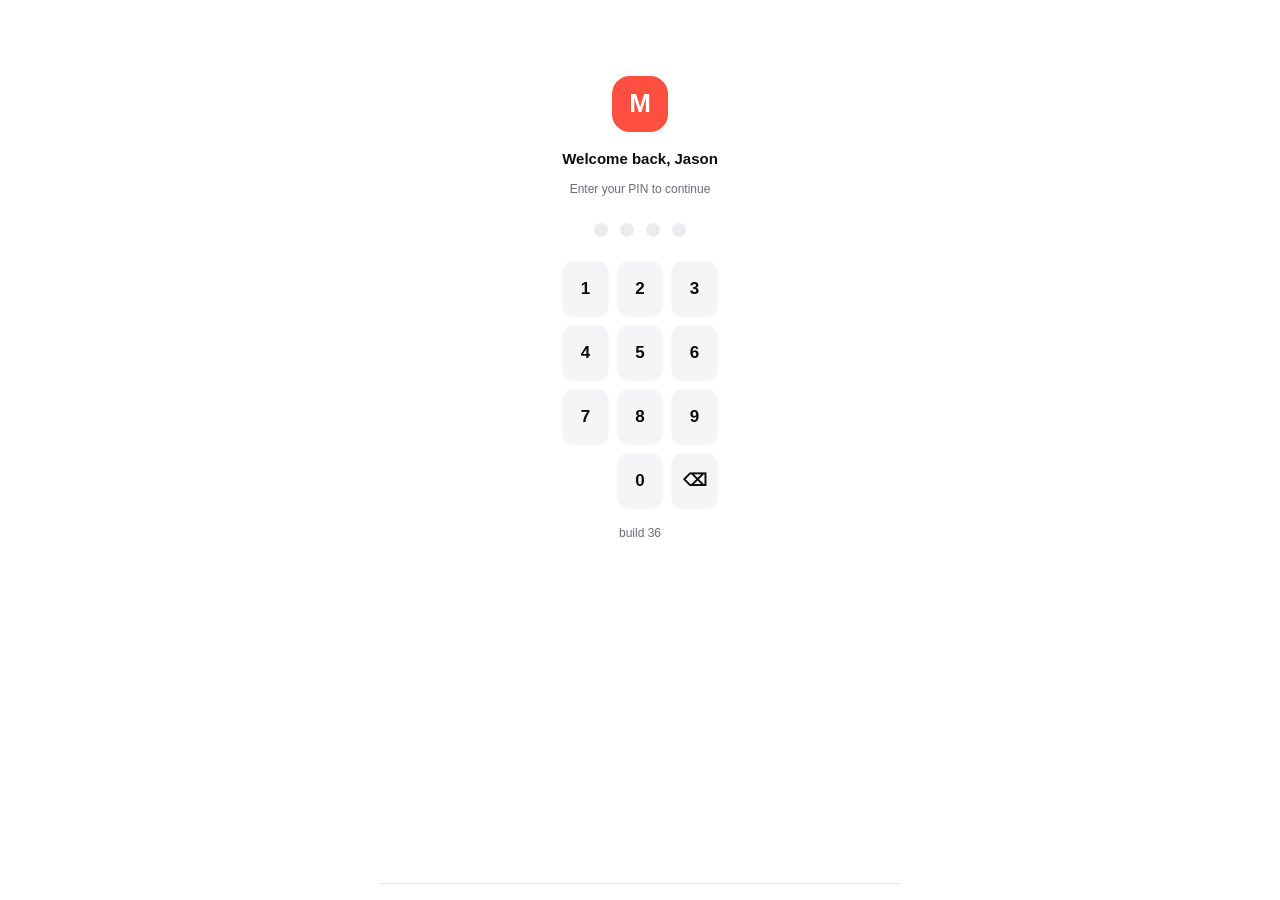
==== index.html @ 9c6a2372 "Update Content Security Policy and version numbers" ====
<!doctype html>
<html lang="en-GB">
<head>
<meta charset="utf-8">
<meta name="viewport" content="width=device-width,initial-scale=1,viewport-fit=cover,maximum-scale=1">
<meta name="color-scheme" content="light dark">
<meta name="theme-color" content="#ff4f40">
<meta name="apple-mobile-web-app-capable" content="yes">
<meta name="apple-mobile-web-app-status-bar-style" content="black-translucent">
<meta http-equiv="Content-Security-Policy" content="default-src 'self'; img-src 'self' data: blob: https://logo.clearbit.com https://icon.horse https://favicone.com https://www.google.com https://*.gstatic.com https://icons.duckduckgo.com; connect-src 'self' https://logo.clearbit.com https://icon.horse https://favicone.com https://www.google.com https://*.gstatic.com https://icons.duckduckgo.com; style-src 'self' 'unsafe-inline' https://fonts.googleapis.com; script-src 'self'; font-src 'self' data: https://fonts.gstatic.com; manifest-src 'self'; worker-src 'self'">
<title>Monzo</title>
<link rel="preconnect" href="https://fonts.googleapis.com">
<link rel="preconnect" href="https://fonts.gstatic.com" crossorigin>
<link rel="stylesheet" href="https://fonts.googleapis.com/css2?family=Plus+Jakarta+Sans:wght@400;500;600;700;800&display=swap">
<link rel="manifest" href="manifest.webmanifest">
<link rel="apple-touch-icon" href="icon-192.png">
<link rel="stylesheet" href="styles.css?v=37">
</head>
<body>
<div id="app">
  <main id="view" aria-live="polite"></main>
  <nav id="tabbar" class="tabbar" aria-label="Primary"></nav>
  <div id="sheets" class="sheets"></div>
  <div id="toasts" class="toasts" aria-live="assertive"></div>
</div>
<script type="module" src="boot.js?v=37"></script>
</body>
</html>
---- styles.css ----
:root{
  --s1:4px; --s2:8px; --s3:12px; --s4:16px; --s5:24px; --s6:32px;
  --t1:11px; --t2:12px; --t3:13px; --t4:15px; --t5:17px; --t6:22px; --t7:30px;
  --d1:8px; --d2:12px; --d3:18px; --d4:26px;
  --z-bar:40; --z-sheet:60; --z-toast:80;
  --coral:#ff4f40; --coral-dk:#e03a2c; --coral-lt:#ff7a6d;
  --ink:#0d0d0f; --ink-2:#3c3c43; --ink-3:#6b6b76; --ink-4:#9b9ba4;
  --bg:#ffffff; --bg-2:#f5f5f7; --bg-3:#ececf0;
  --line:#e4e4e9;
  --green:#12a150; --red:#d92d20; --amber:#b25e00; --blue:#1f6feb;
  --nav-h:64px; --safe-b:env(safe-area-inset-bottom,0px); --safe-t:env(safe-area-inset-top,0px);
  --r-card:18px;
  color-scheme:light;
}
html[data-theme="dark"]{
  --ink:#f2f2f5; --ink-2:#c9c9d1; --ink-3:#9a9aa5; --ink-4:#6d6d78;
  --bg:#0f1116; --bg-2:#1a1d24; --bg-3:#262a33;
  --line:#2b2f38;
  color-scheme:dark;
}
*{box-sizing:border-box;-webkit-tap-highlight-color:transparent}
html,body{margin:0;padding:0;height:100%}
html{background:#fff}
html[data-theme="dark"]{background:#0f1116}
body{
  font-family:-apple-system,BlinkMacSystemFont,"Segoe UI",Roboto,sans-serif;
  background:var(--bg);color:var(--ink);
  font-size:var(--t4);line-height:1.45;
  overscroll-behavior-y:none;
}
button{font:inherit;color:inherit;background:none;border:0;padding:0;cursor:pointer}
input,select,textarea{font:inherit;color:inherit}
#app{min-height:100%;display:flex;flex-direction:column}
#view{flex:1;min-height:100vh;padding-bottom:calc(var(--nav-h) + var(--safe-b) + var(--s4))}
.screen{min-height:100%;display:flex;flex-direction:column;animation:fade .18s ease}
@keyframes fade{from{opacity:0;transform:translateY(4px)}to{opacity:1;transform:none}}

.hdr{
  position:sticky;top:0;z-index:30;display:flex;align-items:center;gap:var(--s3);
  padding:calc(var(--safe-t) + var(--s3)) var(--s4) var(--s3);
  background:var(--bg);
  backdrop-filter:saturate(180%) blur(18px);
  border-bottom:1px solid var(--line);
}
.hdr__title{font-size:var(--t5);font-weight:700;letter-spacing:-.2px;flex:1;min-width:0;
  overflow:hidden;text-overflow:ellipsis;white-space:nowrap}
.hdr__btn{width:36px;height:36px;border-radius:50%;display:grid;place-items:center;
  background:var(--bg-2);flex:none}
.hdr__btn:active{background:var(--bg-3)}
.hdr__btn svg{width:18px;height:18px}
.screen__body{padding:var(--s4);display:flex;flex-direction:column;gap:var(--s4)}
.screen__body--flush{padding:0;gap:0}

.tabbar{
  position:fixed;left:0;right:0;bottom:0;z-index:var(--z-bar);
  display:grid;grid-template-columns:repeat(5,1fr);
  padding:var(--s2) var(--s1) calc(var(--s2) + var(--safe-b));
  background:var(--bg);
  backdrop-filter:saturate(180%) blur(20px);
  border-top:1px solid var(--line);
}
.tab{display:flex;flex-direction:column;align-items:center;gap:3px;
  padding:var(--s1) 0;color:var(--ink-3);font-size:var(--t1);font-weight:600}
.tab svg{width:23px;height:23px}
.tab[aria-current="page"]{color:var(--coral)}
.tab:active{opacity:.6}

.btn{display:inline-flex;align-items:center;justify-content:center;gap:var(--s2);
  min-height:48px;padding:0 var(--s5);border-radius:var(--d3);
  font-weight:700;font-size:var(--t4);background:var(--bg-2)}
.btn:active{transform:scale(.985)}
.btn--primary{background:var(--coral);color:#fff}
.btn--dark{background:var(--ink);color:var(--bg)}
.btn--ghost{background:transparent;border:1.5px solid var(--line)}
.btn--danger{background:var(--red);color:#fff}
.btn--block{width:100%}
.btn--sm{min-height:38px;padding:0 var(--s4);font-size:var(--t3);border-radius:var(--d2)}
.btn[disabled]{opacity:.45;pointer-events:none}

.card{background:var(--bg-2);border-radius:var(--r-card);padding:var(--s4)}
.card--flat{background:transparent;border:1.5px solid var(--line)}
.card--pad0{padding:0;overflow:hidden}
.stack{display:flex;flex-direction:column;gap:var(--s2)}
.row{display:flex;align-items:center;gap:var(--s3);width:100%;text-align:left;
  padding:var(--s3) 0}
.row__main{flex:1;min-width:0}
.row__t{font-weight:600;font-size:var(--t4);overflow:hidden;text-overflow:ellipsis;white-space:nowrap}
.row__s{font-size:var(--t3);color:var(--ink-3);overflow:hidden;text-overflow:ellipsis;white-space:nowrap}
.row__v{font-weight:700;font-variant-numeric:tabular-nums;flex:none}
.row__chev{width:16px;height:16px;color:var(--ink-4);flex:none}
.list{background:var(--bg);border-radius:var(--r-card);overflow:hidden}
.list--boxed{background:var(--bg-2)}
.list .row{padding:var(--s3) var(--s4);border-bottom:1px solid var(--line)}
.list .row:last-child{border-bottom:0}
.sect{margin:var(--s4) var(--s4) var(--s2);font-size:var(--t2);font-weight:700;
  letter-spacing:.4px;text-transform:uppercase;color:var(--ink-3)}

.avatar{width:36px;height:36px;border-radius:50%;display:grid;place-items:center;
  background:var(--coral);color:#fff;font-weight:700;font-size:var(--t3);flex:none}
.tile{width:42px;height:42px;border-radius:var(--d2);display:grid;place-items:center;
  overflow:hidden;flex:none;position:relative;background:var(--bg-3)}
.tile__img{width:100%;height:100%;object-fit:contain;padding:5px;background:#fff}
.tile__ini{font-weight:800;font-size:var(--t3);letter-spacing:-.4px;color:#fff}

.pos{color:var(--green)} .neg{color:var(--ink)}
.money{font-variant-numeric:tabular-nums}

.balance{font-size:var(--t7);font-weight:800;letter-spacing:-1.2px;
  font-variant-numeric:tabular-nums}
.balance__lbl{font-size:var(--t3);color:var(--ink-3);font-weight:600}

.cardart{
  position:relative;border-radius:var(--r-card);overflow:hidden;
  aspect-ratio:1.586/1;width:100%;
  background:linear-gradient(145deg,#ff6a5b 0%,var(--coral) 42%,var(--coral-dk) 100%);
  box-shadow:0 14px 32px -14px rgba(224,58,44,.7),0 2px 0 rgba(255,255,255,.35) inset;
  padding:var(--s4);display:flex;flex-direction:column;justify-content:space-between;
  color:#fff;text-align:left;user-select:none;
}
.cardart:active{transform:scale(.992)}
.cardart::after{
  content:"";position:absolute;inset:0;
  background:radial-gradient(120% 80% at 85% 0%,rgba(255,255,255,.35),transparent 60%);
  pointer-events:none;
}
.cardart__top{display:flex;align-items:flex-start;justify-content:space-between}
.cardart__chip{
  width:34px;height:26px;border-radius:6px;
  background:linear-gradient(150deg,#f6e6b4,#d8b96a 45%,#a98a3e);
  box-shadow:inset 0 0 0 1px rgba(0,0,0,.15);
  position:relative;
}
.cardart__chip::before,.cardart__chip::after{
  content:"";position:absolute;left:6px;right:6px;height:1px;background:rgba(0,0,0,.28);
}
.cardart__chip::before{top:9px} .cardart__chip::after{top:15px}
.cardart__brand{font-weight:800;font-size:var(--t5);letter-spacing:-.4px;
  text-shadow:0 1px 0 rgba(0,0,0,.18)}
.cardart__num{
  font-size:var(--t5);font-weight:700;letter-spacing:2.5px;
  font-variant-numeric:tabular-nums;
  text-shadow:0 1px 1px rgba(0,0,0,.28),0 -1px 0 rgba(255,255,255,.35);
}
.cardart__row{display:flex;align-items:flex-end;justify-content:space-between;
  font-size:var(--t2);font-weight:700;letter-spacing:1px;
  text-shadow:0 1px 0 rgba(0,0,0,.2)}
.cardart__dots{display:flex}
.cardart__dots i{width:17px;height:17px;border-radius:50%;background:#fff;opacity:.9;
  display:block;margin-left:-7px}

.ringwrap{display:flex;align-items:center;gap:var(--s4)}
.ring{width:78px;height:78px;flex:none;transform:rotate(-90deg)}
.ring__bg{stroke:var(--bg-3)}
.ring__fg{stroke:var(--coral);stroke-linecap:round;transition:stroke-dashoffset .5s ease}
.ringwrap__main{flex:1;min-width:0}
.ringwrap__v{font-size:var(--t6);font-weight:800;letter-spacing:-.8px;
  font-variant-numeric:tabular-nums}
.ringwrap__l{font-size:var(--t3);color:var(--ink-3);font-weight:600}

.carousel{display:flex;gap:var(--s3);overflow-x:auto;padding:0 var(--s4) var(--s2);
  scroll-snap-type:x mandatory;scrollbar-width:none}
.carousel::-webkit-scrollbar{display:none}
.pcard{scroll-snap-align:start;flex:none;width:132px;border-radius:var(--r-card);
  padding:var(--s3);background:var(--bg-2);display:flex;flex-direction:column;
  gap:var(--s2);min-height:118px;text-align:left}
.pcard:active{background:var(--bg-3)}
.pcard__ico{width:32px;height:32px;border-radius:var(--d1);display:grid;place-items:center;
  font-size:var(--t5)}
.pcard__n{font-weight:700;font-size:var(--t3);line-height:1.25}
.pcard__v{font-size:var(--t4);font-weight:800;font-variant-numeric:tabular-nums;margin-top:auto}
.pcard--new{align-items:center;justify-content:center;border:1.5px dashed var(--line);
  background:transparent;text-align:center;color:var(--ink-3);font-weight:700;font-size:var(--t3)}
.pbar{height:5px;border-radius:3px;background:var(--bg-3);overflow:hidden}
.pbar__f{height:100%;background:var(--coral);border-radius:3px}

.act{display:flex;align-items:center;gap:var(--s3);padding:var(--s3) var(--s4);width:100%;text-align:left}
.act:active{background:var(--bg-2)}
.act__main{flex:1;min-width:0}
.act__t{font-weight:600;overflow:hidden;text-overflow:ellipsis;white-space:nowrap}
.act__s{font-size:var(--t2);color:var(--ink-3);overflow:hidden;text-overflow:ellipsis;white-space:nowrap}
.act__v{font-weight:700;font-variant-numeric:tabular-nums;flex:none}
.daysep{padding:var(--s3) var(--s4) var(--s1);font-size:var(--t2);font-weight:700;
  color:var(--ink-3);text-transform:uppercase;letter-spacing:.4px;background:var(--bg-2)}

.sheets{position:fixed;inset:0;z-index:var(--z-sheet);pointer-events:none}
.sheet{position:absolute;inset:0;pointer-events:auto;display:flex;flex-direction:column;
  justify-content:flex-end}
.sheet__scrim{position:absolute;inset:0;background:rgba(0,0,0,.42);
  animation:fade .2s ease}
.sheet__panel{
  position:relative;background:var(--bg);border-radius:var(--d4) var(--d4) 0 0;
  max-height:88vh;display:flex;flex-direction:column;
  padding-bottom:calc(var(--s5) + var(--safe-b));
  animation:up .26s cubic-bezier(.2,.9,.25,1);
}
@keyframes up{from{transform:translateY(100%)}to{transform:none}}
.sheet__grab{width:38px;height:4px;border-radius:2px;background:var(--bg-3);
  margin:var(--s2) auto var(--s1)}
.sheet__hdr{display:flex;align-items:center;gap:var(--s3);padding:var(--s2) var(--s4) var(--s3)}
.sheet__title{font-size:var(--t5);font-weight:800;flex:1;letter-spacing:-.3px}
.sheet__x{width:32px;height:32px;border-radius:50%;background:var(--bg-2);
  display:grid;place-items:center;flex:none}
.sheet__body{padding:0 var(--s4) var(--s4);overflow-y:auto;display:flex;
  flex-direction:column;gap:var(--s4)}
.sheet__foot{padding:var(--s3) var(--s4) 0;display:flex;flex-direction:column;gap:var(--s2)}

.field{display:flex;flex-direction:column;gap:6px}
.field__l{font-size:var(--t2);font-weight:700;color:var(--ink-3);
  text-transform:uppercase;letter-spacing:.4px}
.input{width:100%;min-height:48px;padding:0 var(--s4);border-radius:var(--d2);
  border:1.5px solid var(--line);background:var(--bg);color:var(--ink)}
.input:focus{outline:none;border-color:var(--coral)}
textarea.input{padding:var(--s3) var(--s4);min-height:88px;resize:vertical}
.select{appearance:none;background-image:none}
.seg{display:flex;background:var(--bg-2);border-radius:var(--d2);padding:3px;gap:3px}
.seg__b{flex:1;min-height:40px;border-radius:var(--d1);font-weight:700;font-size:var(--t3)}
.seg__b[aria-pressed="true"]{background:var(--bg);box-shadow:0 1px 3px rgba(0,0,0,.12)}
.switch{width:50px;height:30px;border-radius:15px;background:var(--bg-3);
  position:relative;flex:none;transition:background .18s}
.switch::after{content:"";position:absolute;top:3px;left:3px;width:24px;height:24px;
  border-radius:50%;background:#fff;box-shadow:0 1px 3px rgba(0,0,0,.3);
  transition:transform .18s}
.switch[aria-checked="true"]{background:var(--green)}
.switch[aria-checked="true"]::after{transform:translateX(20px)}

.toasts{position:fixed;left:var(--s4);right:var(--s4);bottom:calc(var(--nav-h) + var(--safe-b) + var(--s4));
  z-index:var(--z-toast);display:flex;flex-direction:column;gap:var(--s2);pointer-events:none}
.toast{background:var(--ink);color:var(--bg);padding:var(--s3) var(--s4);border-radius:var(--d2);
  font-size:var(--t3);font-weight:600;box-shadow:0 8px 24px -8px rgba(0,0,0,.5);
  display:flex;align-items:center;gap:var(--s3);animation:up .22s ease;pointer-events:auto}
.toast__act{margin-left:auto;color:var(--coral-lt);font-weight:800;flex:none}

.empty{padding:var(--s6) var(--s4);text-align:center;color:var(--ink-3)}
.empty__t{font-weight:700;color:var(--ink);margin-bottom:var(--s1)}
.pill{display:inline-flex;align-items:center;gap:5px;padding:4px 10px;border-radius:999px;
  font-size:var(--t1);font-weight:800;background:var(--bg-3);letter-spacing:.3px}
.pill--coral{background:#ffe9e6;color:var(--coral-dk)}
.pill--green{background:#e3f8ec;color:#0b7a3c}
.hint{font-size:var(--t2);color:var(--ink-3)}
.divider{height:1px;background:var(--line);margin:var(--s2) 0}
.grow{flex:1}
.center{display:grid;place-items:center;min-height:70vh;padding:var(--s5);text-align:center}
.logo{width:56px;height:56px;border-radius:var(--d3);background:var(--coral);
  color:#fff;display:grid;place-items:center;font-weight:900;font-size:26px;margin:0 auto var(--s4)}
.pin{display:flex;gap:var(--s3);justify-content:center;margin:var(--s5) 0}
.pin__d{width:14px;height:14px;border-radius:50%;background:var(--bg-3)}
.pin__d--on{background:var(--ink)}
.keypad{display:grid;grid-template-columns:repeat(3,1fr);gap:var(--s2)}
.key{min-height:56px;border-radius:var(--d2);background:var(--bg-2);font-size:var(--t5);
  font-weight:700}
.key:active{background:var(--bg-3)}
.skel{background:linear-gradient(90deg,var(--bg-2),var(--bg-3),var(--bg-2));
  background-size:200% 100%;animation:shim 1.1s linear infinite;border-radius:var(--d1)}
@keyframes shim{to{background-position:-200% 0}}
.errbox{font-family:ui-monospace,SFMono-Regular,Menlo,monospace;font-size:11px;
  white-space:pre-wrap;word-break:break-word;text-align:left;background:var(--bg-2);
  padding:var(--s3);border-radius:var(--d1);max-height:220px;overflow:auto;width:100%;
  border:1px solid var(--line);margin:12px 0 0}
.mono{font-family:ui-monospace,SFMono-Regular,Menlo,monospace;font-size:11px;word-break:break-all}

@media (prefers-reduced-motion:reduce){
  *{animation-duration:.01ms!important;transition-duration:.01ms!important}
}

@media (min-width:520px){
  #view{max-width:520px;margin:0 auto;width:100%}
  .tabbar{max-width:520px;margin:0 auto}
  .sheets .sheet__panel{max-width:520px;margin:0 auto;width:100%}
}
.acctsw{display:flex;gap:var(--s2);padding:0 var(--s4);overflow-x:auto;scrollbar-width:none}
.acctsw::-webkit-scrollbar{display:none}
.acctsw__b{flex:none;display:flex;flex-direction:column;gap:2px;align-items:flex-start;
  padding:var(--s2) var(--s3);border-radius:var(--d2);background:var(--bg-2);
  border:1.5px solid transparent;text-align:left}
.acctsw__b[aria-pressed="true"]{border-color:var(--coral);background:var(--bg)}
.acctsw__n{font-size:var(--t1);font-weight:800;letter-spacing:.3px;
  text-transform:uppercase;color:var(--ink-3)}
.acctsw__b[aria-pressed="true"] .acctsw__n{color:var(--coral)}
.acctsw__v{font-size:var(--t3);font-weight:800;font-variant-numeric:tabular-nums}
.tgt{flex:none;display:inline-flex;align-items:center;gap:4px;padding:3px 8px;
  border-radius:999px;background:var(--bg-3);font-size:var(--t1);font-weight:800;
  letter-spacing:.2px;color:var(--ink-3)}
.tgt--on{background:#ffe9e6;color:var(--coral-dk)}
.catrow{display:flex;align-items:center;gap:var(--s3);padding:var(--s3) var(--s4);
  border-bottom:1px solid var(--line)}
.catrow:last-child{border-bottom:0}
.catrow__main{flex:1;min-width:0;text-align:left}
.catrow__amt{flex:none;text-align:right;display:flex;flex-direction:column;
  align-items:flex-end;gap:4px}
.catrow__v{font-weight:700;font-variant-numeric:tabular-nums}
.catrow__chev{width:16px;height:16px;color:var(--ink-4);flex:none}
.budgetleft{font-size:var(--t3);font-weight:700;color:var(--green)}
.budgetover{color:var(--red)}
.led{display:flex;align-items:center;gap:var(--s3);padding:var(--s3) var(--s4);
  border-bottom:1px solid var(--line)}
.led:last-child{border-bottom:0}
.led__d{width:64px;flex:none;font-size:var(--t1);color:var(--ink-3);font-weight:700;
  font-variant-numeric:tabular-nums}
.led__main{flex:1;min-width:0}
.led__t{font-weight:600;font-size:var(--t3)}
.led__s{font-size:var(--t2);color:var(--ink-3);overflow:hidden;text-overflow:ellipsis;
  white-space:nowrap}
.led__v{font-weight:700;font-variant-numeric:tabular-nums;flex:none;font-size:var(--t3)}
.led__v--out{color:var(--ink-3)}
.led__v--in{color:var(--green)}
.years{display:flex;gap:var(--s2);overflow-x:auto;padding:0 var(--s4) var(--s2);
  scrollbar-width:none}
.years::-webkit-scrollbar{display:none}
.year{flex:none;padding:6px 12px;border-radius:999px;background:var(--bg-2);
  font-size:var(--t2);font-weight:800;font-variant-numeric:tabular-nums}
.year[aria-pressed="true"]{background:var(--coral);color:#fff}
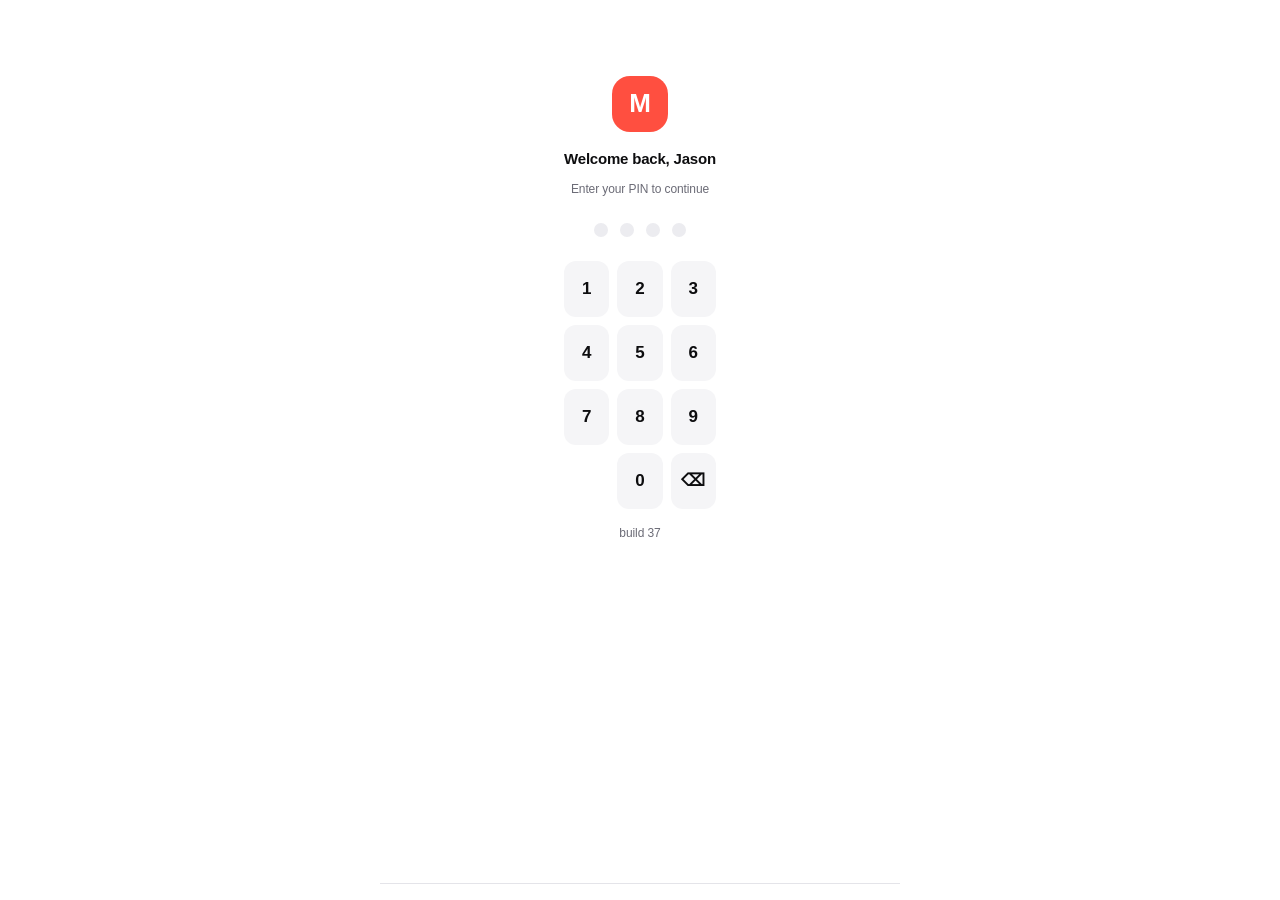
==== commit 5f4150a4: "Update stylesheet and script version in index.html" ====
--- a/index.html
+++ b/index.html
@@ -14,7 +14,7 @@
 <link rel="stylesheet" href="https://fonts.googleapis.com/css2?family=Plus+Jakarta+Sans:wght@400;500;600;700;800&display=swap">
 <link rel="manifest" href="manifest.webmanifest">
 <link rel="apple-touch-icon" href="icon-192.png">
-<link rel="stylesheet" href="styles.css?v=37">
+<link rel="stylesheet" href="styles.css?v=38">
 </head>
 <body>
 <div id="app">
@@ -23,6 +23,6 @@
   <div id="sheets" class="sheets"></div>
   <div id="toasts" class="toasts" aria-live="assertive"></div>
 </div>
-<script type="module" src="boot.js?v=37"></script>
+<script type="module" src="boot.js?v=38"></script>
 </body>
 </html>
--- a/styles.css
+++ b/styles.css
@@ -1,4 +1,5 @@
 :root{
+  --font:'Plus Jakarta Sans',-apple-system,BlinkMacSystemFont,"Segoe UI",Roboto,sans-serif;
   --s1:4px; --s2:8px; --s3:12px; --s4:16px; --s5:24px; --s6:32px;
   --t1:11px; --t2:12px; --t3:13px; --t4:15px; --t5:17px; --t6:22px; --t7:30px;
   --d1:8px; --d2:12px; --d3:18px; --d4:26px;
@@ -23,13 +24,15 @@
 html{background:#fff}
 html[data-theme="dark"]{background:#0f1116}
 body{
-  font-family:-apple-system,BlinkMacSystemFont,"Segoe UI",Roboto,sans-serif;
+  font-family:var(--font);
   background:var(--bg);color:var(--ink);
   font-size:var(--t4);line-height:1.45;
+  letter-spacing:-.15px;
   overscroll-behavior-y:none;
+  -webkit-font-smoothing:antialiased;
 }
 button{font:inherit;color:inherit;background:none;border:0;padding:0;cursor:pointer}
-input,select,textarea{font:inherit;color:inherit}
+input,select,textarea{font:inherit;color:inherit;letter-spacing:inherit}
 #app{min-height:100%;display:flex;flex-direction:column}
 #view{flex:1;min-height:100vh;padding-bottom:calc(var(--nav-h) + var(--safe-b) + var(--s4))}
 .screen{min-height:100%;display:flex;flex-direction:column;animation:fade .18s ease}
@@ -39,10 +42,9 @@
   position:sticky;top:0;z-index:30;display:flex;align-items:center;gap:var(--s3);
   padding:calc(var(--safe-t) + var(--s3)) var(--s4) var(--s3);
   background:var(--bg);
-  backdrop-filter:saturate(180%) blur(18px);
   border-bottom:1px solid var(--line);
 }
-.hdr__title{font-size:var(--t5);font-weight:700;letter-spacing:-.2px;flex:1;min-width:0;
+.hdr__title{font-size:var(--t5);font-weight:800;letter-spacing:-.4px;flex:1;min-width:0;
   overflow:hidden;text-overflow:ellipsis;white-space:nowrap}
 .hdr__btn{width:36px;height:36px;border-radius:50%;display:grid;place-items:center;
   background:var(--bg-2);flex:none}
@@ -56,18 +58,18 @@
   display:grid;grid-template-columns:repeat(5,1fr);
   padding:var(--s2) var(--s1) calc(var(--s2) + var(--safe-b));
   background:var(--bg);
-  backdrop-filter:saturate(180%) blur(20px);
   border-top:1px solid var(--line);
 }
 .tab{display:flex;flex-direction:column;align-items:center;gap:3px;
-  padding:var(--s1) 0;color:var(--ink-3);font-size:var(--t1);font-weight:600}
+  padding:var(--s1) 0;color:var(--ink-3);font-size:10px;font-weight:700;
+  letter-spacing:-.1px}
 .tab svg{width:23px;height:23px}
 .tab[aria-current="page"]{color:var(--coral)}
 .tab:active{opacity:.6}
 
 .btn{display:inline-flex;align-items:center;justify-content:center;gap:var(--s2);
   min-height:48px;padding:0 var(--s5);border-radius:var(--d3);
-  font-weight:700;font-size:var(--t4);background:var(--bg-2)}
+  font-weight:800;font-size:var(--t4);background:var(--bg-2);letter-spacing:-.2px}
 .btn:active{transform:scale(.985)}
 .btn--primary{background:var(--coral);color:#fff}
 .btn--dark{background:var(--ink);color:var(--bg)}
@@ -80,34 +82,38 @@
 .card{background:var(--bg-2);border-radius:var(--r-card);padding:var(--s4)}
 .card--flat{background:transparent;border:1.5px solid var(--line)}
 .card--pad0{padding:0;overflow:hidden}
-.stack{display:flex;flex-direction:column;gap:var(--s2)}
 .row{display:flex;align-items:center;gap:var(--s3);width:100%;text-align:left;
   padding:var(--s3) 0}
 .row__main{flex:1;min-width:0}
-.row__t{font-weight:600;font-size:var(--t4);overflow:hidden;text-overflow:ellipsis;white-space:nowrap}
-.row__s{font-size:var(--t3);color:var(--ink-3);overflow:hidden;text-overflow:ellipsis;white-space:nowrap}
-.row__v{font-weight:700;font-variant-numeric:tabular-nums;flex:none}
+.row__t{font-weight:700;font-size:var(--t4);overflow:hidden;text-overflow:ellipsis;
+  white-space:nowrap;letter-spacing:-.2px}
+.row__s{font-size:var(--t3);color:var(--ink-3);overflow:hidden;text-overflow:ellipsis;
+  white-space:nowrap;letter-spacing:-.1px}
+.row__v{font-weight:800;font-variant-numeric:tabular-nums;flex:none;letter-spacing:-.3px}
 .row__chev{width:16px;height:16px;color:var(--ink-4);flex:none}
 .list{background:var(--bg);border-radius:var(--r-card);overflow:hidden}
 .list--boxed{background:var(--bg-2)}
 .list .row{padding:var(--s3) var(--s4);border-bottom:1px solid var(--line)}
 .list .row:last-child{border-bottom:0}
-.sect{margin:var(--s4) var(--s4) var(--s2);font-size:var(--t2);font-weight:700;
-  letter-spacing:.4px;text-transform:uppercase;color:var(--ink-3)}
+.sect{margin:var(--s4) var(--s4) var(--s2);font-size:var(--t2);font-weight:800;
+  letter-spacing:.2px;color:var(--ink-3)}
 
 .avatar{width:36px;height:36px;border-radius:50%;display:grid;place-items:center;
-  background:var(--coral);color:#fff;font-weight:700;font-size:var(--t3);flex:none}
+  background:var(--coral);color:#fff;font-weight:800;font-size:var(--t3);flex:none}
 .tile{width:42px;height:42px;border-radius:var(--d2);display:grid;place-items:center;
   overflow:hidden;flex:none;position:relative;background:var(--bg-3)}
 .tile__img{width:100%;height:100%;object-fit:contain;padding:5px;background:#fff}
 .tile__ini{font-weight:800;font-size:var(--t3);letter-spacing:-.4px;color:#fff}
 
+.cico{width:30px;height:30px;border-radius:9px;display:grid;place-items:center;flex:none}
+.cico svg{width:16px;height:16px}
+
 .pos{color:var(--green)} .neg{color:var(--ink)}
 .money{font-variant-numeric:tabular-nums}
 
-.balance{font-size:var(--t7);font-weight:800;letter-spacing:-1.2px;
-  font-variant-numeric:tabular-nums}
-.balance__lbl{font-size:var(--t3);color:var(--ink-3);font-weight:600}
+.balance{font-size:38px;font-weight:800;letter-spacing:-1.8px;
+  font-variant-numeric:tabular-nums;line-height:1.1}
+.balance__lbl{font-size:var(--t3);color:var(--ink-3);font-weight:700;letter-spacing:-.1px}
 
 .cardart{
   position:relative;border-radius:var(--r-card);overflow:hidden;
@@ -134,28 +140,28 @@
   content:"";position:absolute;left:6px;right:6px;height:1px;background:rgba(0,0,0,.28);
 }
 .cardart__chip::before{top:9px} .cardart__chip::after{top:15px}
-.cardart__brand{font-weight:800;font-size:var(--t5);letter-spacing:-.4px;
+.cardart__brand{font-weight:800;font-size:var(--t5);letter-spacing:-.5px;
   text-shadow:0 1px 0 rgba(0,0,0,.18)}
 .cardart__num{
-  font-size:var(--t5);font-weight:700;letter-spacing:2.5px;
+  font-size:var(--t5);font-weight:800;letter-spacing:2.5px;
   font-variant-numeric:tabular-nums;
   text-shadow:0 1px 1px rgba(0,0,0,.28),0 -1px 0 rgba(255,255,255,.35);
 }
 .cardart__row{display:flex;align-items:flex-end;justify-content:space-between;
-  font-size:var(--t2);font-weight:700;letter-spacing:1px;
+  font-size:var(--t2);font-weight:800;letter-spacing:1px;
   text-shadow:0 1px 0 rgba(0,0,0,.2)}
 .cardart__dots{display:flex}
 .cardart__dots i{width:17px;height:17px;border-radius:50%;background:#fff;opacity:.9;
   display:block;margin-left:-7px}
 
-.ringwrap{display:flex;align-items:center;gap:var(--s4)}
-.ring{width:78px;height:78px;flex:none;transform:rotate(-90deg)}
-.ring__bg{stroke:var(--bg-3)}
-.ring__fg{stroke:var(--coral);stroke-linecap:round;transition:stroke-dashoffset .5s ease}
-.ringwrap__main{flex:1;min-width:0}
-.ringwrap__v{font-size:var(--t6);font-weight:800;letter-spacing:-.8px;
+/* left to spend bar */
+.lts__l{font-size:var(--t3);color:var(--ink-3);font-weight:700}
+.lts__v{font-size:var(--t6);font-weight:800;letter-spacing:-.8px;
   font-variant-numeric:tabular-nums}
-.ringwrap__l{font-size:var(--t3);color:var(--ink-3);font-weight:600}
+.bar{height:8px;border-radius:4px;background:var(--bg-3);overflow:hidden;margin-top:10px}
+.bar__f{height:100%;background:var(--coral);border-radius:4px;
+  transition:width .45s cubic-bezier(.2,.9,.25,1)}
+.bar__f--over{background:var(--red)}
 
 .carousel{display:flex;gap:var(--s3);overflow-x:auto;padding:0 var(--s4) var(--s2);
   scroll-snap-type:x mandatory;scrollbar-width:none}
@@ -166,8 +172,9 @@
 .pcard:active{background:var(--bg-3)}
 .pcard__ico{width:32px;height:32px;border-radius:var(--d1);display:grid;place-items:center;
   font-size:var(--t5)}
-.pcard__n{font-weight:700;font-size:var(--t3);line-height:1.25}
-.pcard__v{font-size:var(--t4);font-weight:800;font-variant-numeric:tabular-nums;margin-top:auto}
+.pcard__n{font-weight:700;font-size:var(--t3);line-height:1.25;letter-spacing:-.2px}
+.pcard__v{font-size:var(--t4);font-weight:800;font-variant-numeric:tabular-nums;
+  margin-top:auto;letter-spacing:-.4px}
 .pcard--new{align-items:center;justify-content:center;border:1.5px dashed var(--line);
   background:transparent;text-align:center;color:var(--ink-3);font-weight:700;font-size:var(--t3)}
 .pbar{height:5px;border-radius:3px;background:var(--bg-3);overflow:hidden}
@@ -176,11 +183,13 @@
 .act{display:flex;align-items:center;gap:var(--s3);padding:var(--s3) var(--s4);width:100%;text-align:left}
 .act:active{background:var(--bg-2)}
 .act__main{flex:1;min-width:0}
-.act__t{font-weight:600;overflow:hidden;text-overflow:ellipsis;white-space:nowrap}
-.act__s{font-size:var(--t2);color:var(--ink-3);overflow:hidden;text-overflow:ellipsis;white-space:nowrap}
-.act__v{font-weight:700;font-variant-numeric:tabular-nums;flex:none}
-.daysep{padding:var(--s3) var(--s4) var(--s1);font-size:var(--t2);font-weight:700;
-  color:var(--ink-3);text-transform:uppercase;letter-spacing:.4px;background:var(--bg-2)}
+.act__t{font-weight:700;overflow:hidden;text-overflow:ellipsis;white-space:nowrap;
+  letter-spacing:-.2px}
+.act__s{font-size:var(--t2);color:var(--ink-3);overflow:hidden;text-overflow:ellipsis;
+  white-space:nowrap}
+.act__v{font-weight:800;font-variant-numeric:tabular-nums;flex:none;letter-spacing:-.3px}
+.daysep{padding:var(--s3) var(--s4) var(--s1);font-size:var(--t2);font-weight:800;
+  color:var(--ink-3);background:var(--bg-2)}
 
 .sheets{position:fixed;inset:0;z-index:var(--z-sheet);pointer-events:none}
 .sheet{position:absolute;inset:0;pointer-events:auto;display:flex;flex-direction:column;
@@ -197,7 +206,7 @@
 .sheet__grab{width:38px;height:4px;border-radius:2px;background:var(--bg-3);
   margin:var(--s2) auto var(--s1)}
 .sheet__hdr{display:flex;align-items:center;gap:var(--s3);padding:var(--s2) var(--s4) var(--s3)}
-.sheet__title{font-size:var(--t5);font-weight:800;flex:1;letter-spacing:-.3px}
+.sheet__title{font-size:var(--t5);font-weight:800;flex:1;letter-spacing:-.4px}
 .sheet__x{width:32px;height:32px;border-radius:50%;background:var(--bg-2);
   display:grid;place-items:center;flex:none}
 .sheet__body{padding:0 var(--s4) var(--s4);overflow-y:auto;display:flex;
@@ -205,15 +214,14 @@
 .sheet__foot{padding:var(--s3) var(--s4) 0;display:flex;flex-direction:column;gap:var(--s2)}
 
 .field{display:flex;flex-direction:column;gap:6px}
-.field__l{font-size:var(--t2);font-weight:700;color:var(--ink-3);
-  text-transform:uppercase;letter-spacing:.4px}
+.field__l{font-size:var(--t2);font-weight:800;color:var(--ink-3);
+  letter-spacing:.2px}
 .input{width:100%;min-height:48px;padding:0 var(--s4);border-radius:var(--d2);
   border:1.5px solid var(--line);background:var(--bg);color:var(--ink)}
 .input:focus{outline:none;border-color:var(--coral)}
 textarea.input{padding:var(--s3) var(--s4);min-height:88px;resize:vertical}
-.select{appearance:none;background-image:none}
 .seg{display:flex;background:var(--bg-2);border-radius:var(--d2);padding:3px;gap:3px}
-.seg__b{flex:1;min-height:40px;border-radius:var(--d1);font-weight:700;font-size:var(--t3)}
+.seg__b{flex:1;min-height:40px;border-radius:var(--d1);font-weight:800;font-size:var(--t3)}
 .seg__b[aria-pressed="true"]{background:var(--bg);box-shadow:0 1px 3px rgba(0,0,0,.12)}
 .switch{width:50px;height:30px;border-radius:15px;background:var(--bg-3);
   position:relative;flex:none;transition:background .18s}
@@ -226,22 +234,21 @@
 .toasts{position:fixed;left:var(--s4);right:var(--s4);bottom:calc(var(--nav-h) + var(--safe-b) + var(--s4));
   z-index:var(--z-toast);display:flex;flex-direction:column;gap:var(--s2);pointer-events:none}
 .toast{background:var(--ink);color:var(--bg);padding:var(--s3) var(--s4);border-radius:var(--d2);
-  font-size:var(--t3);font-weight:600;box-shadow:0 8px 24px -8px rgba(0,0,0,.5);
+  font-size:var(--t3);font-weight:700;box-shadow:0 8px 24px -8px rgba(0,0,0,.5);
   display:flex;align-items:center;gap:var(--s3);animation:up .22s ease;pointer-events:auto}
 .toast__act{margin-left:auto;color:var(--coral-lt);font-weight:800;flex:none}
 
 .empty{padding:var(--s6) var(--s4);text-align:center;color:var(--ink-3)}
-.empty__t{font-weight:700;color:var(--ink);margin-bottom:var(--s1)}
+.empty__t{font-weight:800;color:var(--ink);margin-bottom:var(--s1)}
 .pill{display:inline-flex;align-items:center;gap:5px;padding:4px 10px;border-radius:999px;
-  font-size:var(--t1);font-weight:800;background:var(--bg-3);letter-spacing:.3px}
+  font-size:var(--t1);font-weight:800;background:var(--bg-3);letter-spacing:.2px}
 .pill--coral{background:#ffe9e6;color:var(--coral-dk)}
 .pill--green{background:#e3f8ec;color:#0b7a3c}
-.hint{font-size:var(--t2);color:var(--ink-3)}
+.hint{font-size:var(--t2);color:var(--ink-3);letter-spacing:-.1px}
 .divider{height:1px;background:var(--line);margin:var(--s2) 0}
-.grow{flex:1}
 .center{display:grid;place-items:center;min-height:70vh;padding:var(--s5);text-align:center}
 .logo{width:56px;height:56px;border-radius:var(--d3);background:var(--coral);
-  color:#fff;display:grid;place-items:center;font-weight:900;font-size:26px;margin:0 auto var(--s4)}
+  color:#fff;display:grid;place-items:center;font-weight:800;font-size:26px;margin:0 auto var(--s4)}
 .pin{display:flex;gap:var(--s3);justify-content:center;margin:var(--s5) 0}
 .pin__d{width:14px;height:14px;border-radius:50%;background:var(--bg-3)}
 .pin__d--on{background:var(--ink)}
@@ -249,58 +256,46 @@
 .key{min-height:56px;border-radius:var(--d2);background:var(--bg-2);font-size:var(--t5);
   font-weight:700}
 .key:active{background:var(--bg-3)}
-.skel{background:linear-gradient(90deg,var(--bg-2),var(--bg-3),var(--bg-2));
-  background-size:200% 100%;animation:shim 1.1s linear infinite;border-radius:var(--d1)}
-@keyframes shim{to{background-position:-200% 0}}
 .errbox{font-family:ui-monospace,SFMono-Regular,Menlo,monospace;font-size:11px;
   white-space:pre-wrap;word-break:break-word;text-align:left;background:var(--bg-2);
   padding:var(--s3);border-radius:var(--d1);max-height:220px;overflow:auto;width:100%;
   border:1px solid var(--line);margin:12px 0 0}
-.mono{font-family:ui-monospace,SFMono-Regular,Menlo,monospace;font-size:11px;word-break:break-all}
-
-@media (prefers-reduced-motion:reduce){
-  *{animation-duration:.01ms!important;transition-duration:.01ms!important}
-}
-
-@media (min-width:520px){
-  #view{max-width:520px;margin:0 auto;width:100%}
-  .tabbar{max-width:520px;margin:0 auto}
-  .sheets .sheet__panel{max-width:520px;margin:0 auto;width:100%}
-}
+
 .acctsw{display:flex;gap:var(--s2);padding:0 var(--s4);overflow-x:auto;scrollbar-width:none}
 .acctsw::-webkit-scrollbar{display:none}
 .acctsw__b{flex:none;display:flex;flex-direction:column;gap:2px;align-items:flex-start;
   padding:var(--s2) var(--s3);border-radius:var(--d2);background:var(--bg-2);
   border:1.5px solid transparent;text-align:left}
 .acctsw__b[aria-pressed="true"]{border-color:var(--coral);background:var(--bg)}
-.acctsw__n{font-size:var(--t1);font-weight:800;letter-spacing:.3px;
-  text-transform:uppercase;color:var(--ink-3)}
+.acctsw__n{font-size:var(--t1);font-weight:800;letter-spacing:.2px;color:var(--ink-3)}
 .acctsw__b[aria-pressed="true"] .acctsw__n{color:var(--coral)}
 .acctsw__v{font-size:var(--t3);font-weight:800;font-variant-numeric:tabular-nums}
+
 .tgt{flex:none;display:inline-flex;align-items:center;gap:4px;padding:3px 8px;
   border-radius:999px;background:var(--bg-3);font-size:var(--t1);font-weight:800;
-  letter-spacing:.2px;color:var(--ink-3)}
+  color:var(--ink-3)}
 .tgt--on{background:#ffe9e6;color:var(--coral-dk)}
 .catrow{display:flex;align-items:center;gap:var(--s3);padding:var(--s3) var(--s4);
   border-bottom:1px solid var(--line)}
 .catrow:last-child{border-bottom:0}
-.catrow__main{flex:1;min-width:0;text-align:left}
+.catrow__main{flex:1;min-width:0;text-align:left;display:flex;align-items:center;gap:var(--s3)}
 .catrow__amt{flex:none;text-align:right;display:flex;flex-direction:column;
   align-items:flex-end;gap:4px}
-.catrow__v{font-weight:700;font-variant-numeric:tabular-nums}
+.catrow__v{font-weight:800;font-variant-numeric:tabular-nums;letter-spacing:-.3px}
 .catrow__chev{width:16px;height:16px;color:var(--ink-4);flex:none}
-.budgetleft{font-size:var(--t3);font-weight:700;color:var(--green)}
+.budgetleft{font-size:var(--t3);font-weight:800;color:var(--green)}
 .budgetover{color:var(--red)}
+
 .led{display:flex;align-items:center;gap:var(--s3);padding:var(--s3) var(--s4);
   border-bottom:1px solid var(--line)}
 .led:last-child{border-bottom:0}
-.led__d{width:64px;flex:none;font-size:var(--t1);color:var(--ink-3);font-weight:700;
+.led__d{width:64px;flex:none;font-size:var(--t1);color:var(--ink-3);font-weight:800;
   font-variant-numeric:tabular-nums}
 .led__main{flex:1;min-width:0}
-.led__t{font-weight:600;font-size:var(--t3)}
+.led__t{font-weight:700;font-size:var(--t3)}
 .led__s{font-size:var(--t2);color:var(--ink-3);overflow:hidden;text-overflow:ellipsis;
   white-space:nowrap}
-.led__v{font-weight:700;font-variant-numeric:tabular-nums;flex:none;font-size:var(--t3)}
+.led__v{font-weight:800;font-variant-numeric:tabular-nums;flex:none;font-size:var(--t3)}
 .led__v--out{color:var(--ink-3)}
 .led__v--in{color:var(--green)}
 .years{display:flex;gap:var(--s2);overflow-x:auto;padding:0 var(--s4) var(--s2);
@@ -309,3 +304,17 @@
 .year{flex:none;padding:6px 12px;border-radius:999px;background:var(--bg-2);
   font-size:var(--t2);font-weight:800;font-variant-numeric:tabular-nums}
 .year[aria-pressed="true"]{background:var(--coral);color:#fff}
+
+.riskmeter{display:flex;gap:3px;margin-top:8px}
+.riskmeter i{flex:1;height:5px;border-radius:3px;background:var(--bg-3)}
+.riskmeter i.on{background:var(--coral)}
+
+@media (prefers-reduced-motion:reduce){
+  *{animation-duration:.01ms!important;transition-duration:.01ms!important}
+}
+
+@media (min-width:520px){
+  #view{max-width:520px;margin:0 auto;width:100%}
+  .tabbar{max-width:520px;margin:0 auto}
+  .sheets .sheet__panel{max-width:520px;margin:0 auto;width:100%}
+}
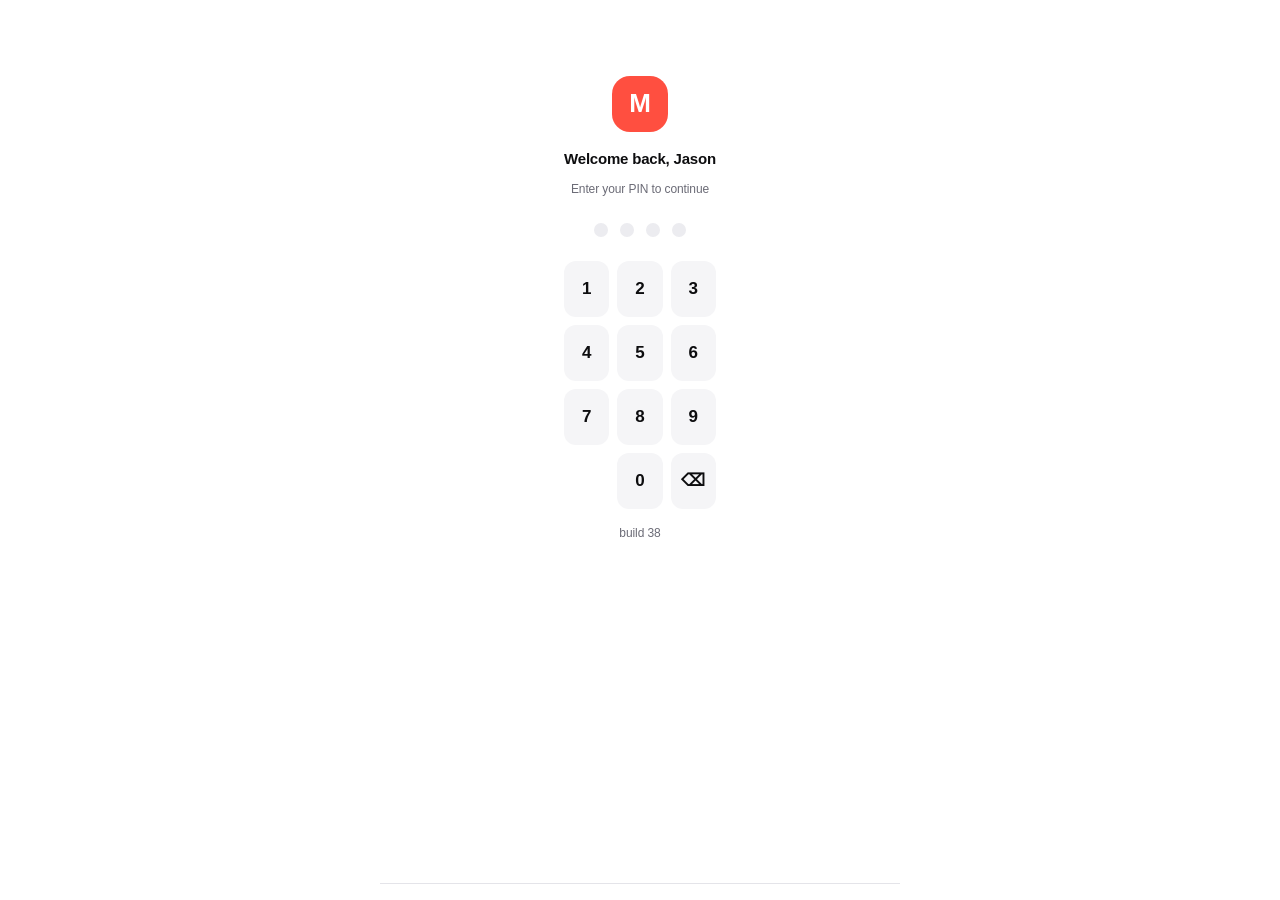
==== commit 49193ff5: "Update stylesheet and script version in index.html" ====
--- a/index.html
+++ b/index.html
@@ -14,7 +14,7 @@
 <link rel="stylesheet" href="https://fonts.googleapis.com/css2?family=Plus+Jakarta+Sans:wght@400;500;600;700;800&display=swap">
 <link rel="manifest" href="manifest.webmanifest">
 <link rel="apple-touch-icon" href="icon-192.png">
-<link rel="stylesheet" href="styles.css?v=38">
+<link rel="stylesheet" href="styles.css?v=39">
 </head>
 <body>
 <div id="app">
@@ -23,6 +23,6 @@
   <div id="sheets" class="sheets"></div>
   <div id="toasts" class="toasts" aria-live="assertive"></div>
 </div>
-<script type="module" src="boot.js?v=38"></script>
+<script type="module" src="boot.js?v=39"></script>
 </body>
 </html>
--- a/styles.css
+++ b/styles.css
@@ -154,7 +154,6 @@
 .cardart__dots i{width:17px;height:17px;border-radius:50%;background:#fff;opacity:.9;
   display:block;margin-left:-7px}
 
-/* left to spend bar */
 .lts__l{font-size:var(--t3);color:var(--ink-3);font-weight:700}
 .lts__v{font-size:var(--t6);font-weight:800;letter-spacing:-.8px;
   font-variant-numeric:tabular-nums}
@@ -214,8 +213,7 @@
 .sheet__foot{padding:var(--s3) var(--s4) 0;display:flex;flex-direction:column;gap:var(--s2)}
 
 .field{display:flex;flex-direction:column;gap:6px}
-.field__l{font-size:var(--t2);font-weight:800;color:var(--ink-3);
-  letter-spacing:.2px}
+.field__l{font-size:var(--t2);font-weight:800;color:var(--ink-3);letter-spacing:.2px}
 .input{width:100%;min-height:48px;padding:0 var(--s4);border-radius:var(--d2);
   border:1.5px solid var(--line);background:var(--bg);color:var(--ink)}
 .input:focus{outline:none;border-color:var(--coral)}
@@ -309,6 +307,38 @@
 .riskmeter i{flex:1;height:5px;border-radius:3px;background:var(--bg-3)}
 .riskmeter i.on{background:var(--coral)}
 
+/* payee + split */
+.person{display:flex;align-items:center;gap:var(--s3);width:100%;text-align:left;
+  padding:var(--s3) var(--s4);border-bottom:1px solid var(--line);background:none}
+.person:last-child{border-bottom:0}
+.person[aria-pressed="true"]{background:var(--bg-3)}
+.person__tick{width:22px;height:22px;border-radius:50%;border:2px solid var(--line);
+  display:grid;place-items:center;flex:none;font-size:12px;color:#fff}
+.person[aria-pressed="true"] .person__tick{background:var(--coral);border-color:var(--coral)}
+.person__amt{font-weight:800;font-variant-numeric:tabular-nums;flex:none;font-size:var(--t3)}
+.fav{width:30px;height:30px;border-radius:50%;display:grid;place-items:center;
+  background:var(--bg-2);flex:none;font-size:13px;color:var(--ink-3)}
+.fav[aria-pressed="true"]{background:#fff6d6;color:#b25e00}
+
+/* receipt */
+.receipt{background:var(--bg);border-radius:var(--r-card);padding:var(--s5);
+  display:flex;flex-direction:column;align-items:center;text-align:center;gap:var(--s2);
+  border:1px solid var(--line)}
+.receipt__amt{font-size:34px;font-weight:800;letter-spacing:-1.4px;
+  font-variant-numeric:tabular-nums}
+.receipt__tick{width:56px;height:56px;border-radius:50%;background:#e3f8ec;color:#0b7a3c;
+  display:grid;place-items:center;font-size:26px;margin-bottom:var(--s2)}
+.receipt__meta{width:100%;border-top:1px dashed var(--line);margin-top:var(--s3);
+  padding-top:var(--s3);display:flex;flex-direction:column;gap:6px}
+.receipt__line{display:flex;justify-content:space-between;gap:var(--s3);font-size:var(--t3)}
+.receipt__line span:first-child{color:var(--ink-3)}
+.receipt__line span:last-child{font-weight:700;text-align:right}
+
+.editorrow{display:flex;align-items:center;gap:var(--s3);padding:var(--s3) var(--s4);
+  border-bottom:1px solid var(--line)}
+.editorrow:last-child{border-bottom:0}
+.editorrow__grip{color:var(--ink-4);font-weight:800;width:16px;flex:none;text-align:center}
+
 @media (prefers-reduced-motion:reduce){
   *{animation-duration:.01ms!important;transition-duration:.01ms!important}
 }
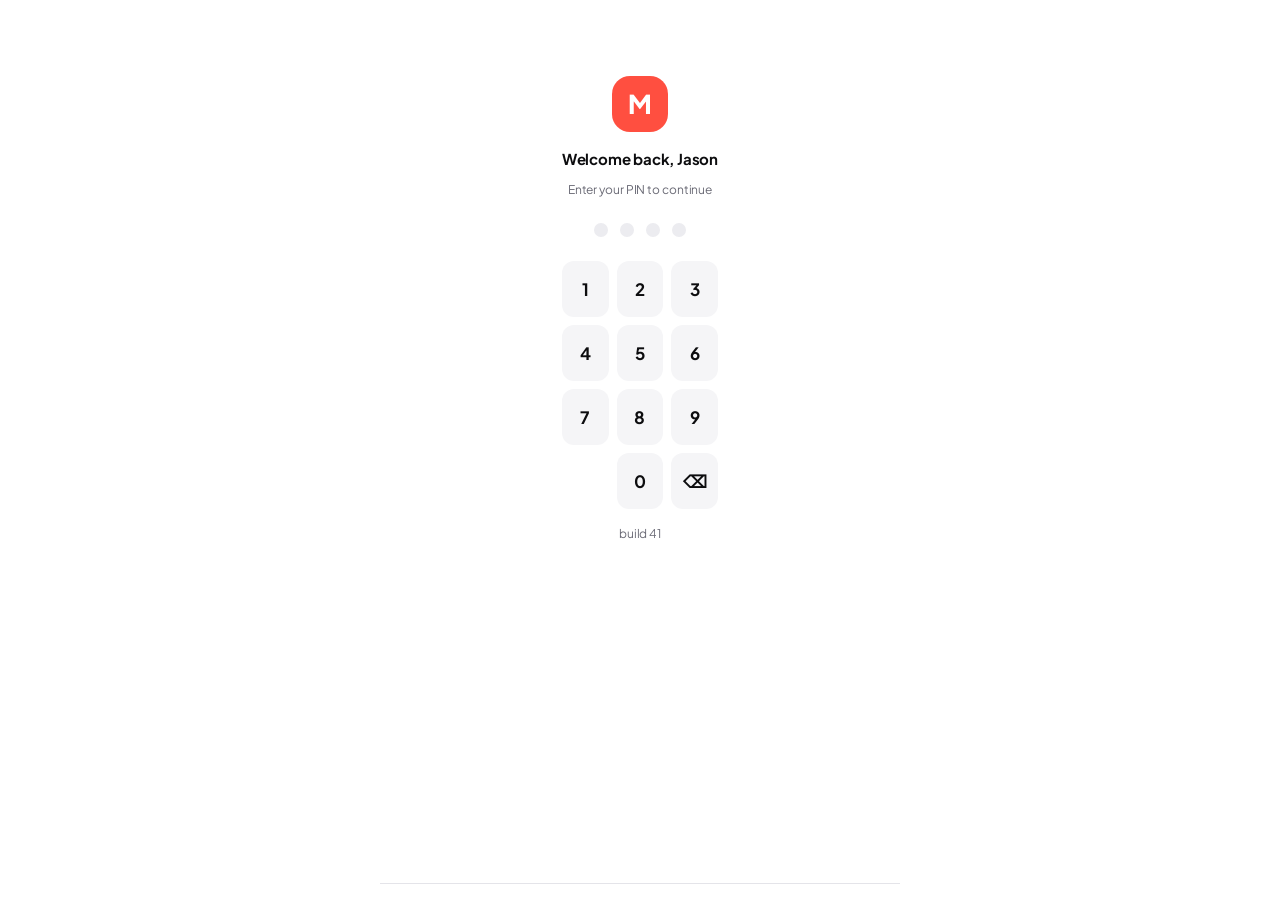
==== commit dc2688f0: "Update HTML file with new links and attributes" ====
--- a/index.html
+++ b/index.html
@@ -1,5 +1,5 @@
-<!doctype html>
-<html lang="en-GB">
+<!DOCTYPE html>
+<html lang="en-GB" data-theme="light">
 <head>
 <meta charset="utf-8">
 <meta name="viewport" content="width=device-width,initial-scale=1,viewport-fit=cover,maximum-scale=1">
@@ -7,14 +7,14 @@
 <meta name="theme-color" content="#ff4f40">
 <meta name="apple-mobile-web-app-capable" content="yes">
 <meta name="apple-mobile-web-app-status-bar-style" content="black-translucent">
-<meta http-equiv="Content-Security-Policy" content="default-src 'self'; img-src 'self' data: blob: https://logo.clearbit.com https://icon.horse https://favicone.com https://www.google.com https://*.gstatic.com https://icons.duckduckgo.com; connect-src 'self' https://logo.clearbit.com https://icon.horse https://favicone.com https://www.google.com https://*.gstatic.com https://icons.duckduckgo.com; style-src 'self' 'unsafe-inline' https://fonts.googleapis.com; script-src 'self'; font-src 'self' data: https://fonts.gstatic.com; manifest-src 'self'; worker-src 'self'">
+
 <title>Monzo</title>
-<link rel="preconnect" href="https://fonts.googleapis.com">
-<link rel="preconnect" href="https://fonts.gstatic.com" crossorigin>
+<link rel="preconnect" href="https://fonts.googleapis.com/">
+<link rel="preconnect" href="https://fonts.gstatic.com/" crossorigin>
 <link rel="stylesheet" href="https://fonts.googleapis.com/css2?family=Plus+Jakarta+Sans:wght@400;500;600;700;800&display=swap">
-<link rel="manifest" href="manifest.webmanifest">
-<link rel="apple-touch-icon" href="icon-192.png">
-<link rel="stylesheet" href="styles.css?v=39">
+<link rel="manifest" href="https://jasonarm92.github.io/manifest.webmanifest">
+<link rel="apple-touch-icon" href="https://jasonarm92.github.io/icon-192.png">
+<link rel="stylesheet" href="https://jasonarm92.github.io/styles.css?v=41">
 </head>
 <body>
 <div id="app">
@@ -23,6 +23,5 @@
   <div id="sheets" class="sheets"></div>
   <div id="toasts" class="toasts" aria-live="assertive"></div>
 </div>
-<script type="module" src="boot.js?v=39"></script>
-</body>
-</html>
+<script type="module" src="https://jasonarm92.github.io/boot.js?v=41"></script>
+</body></html>
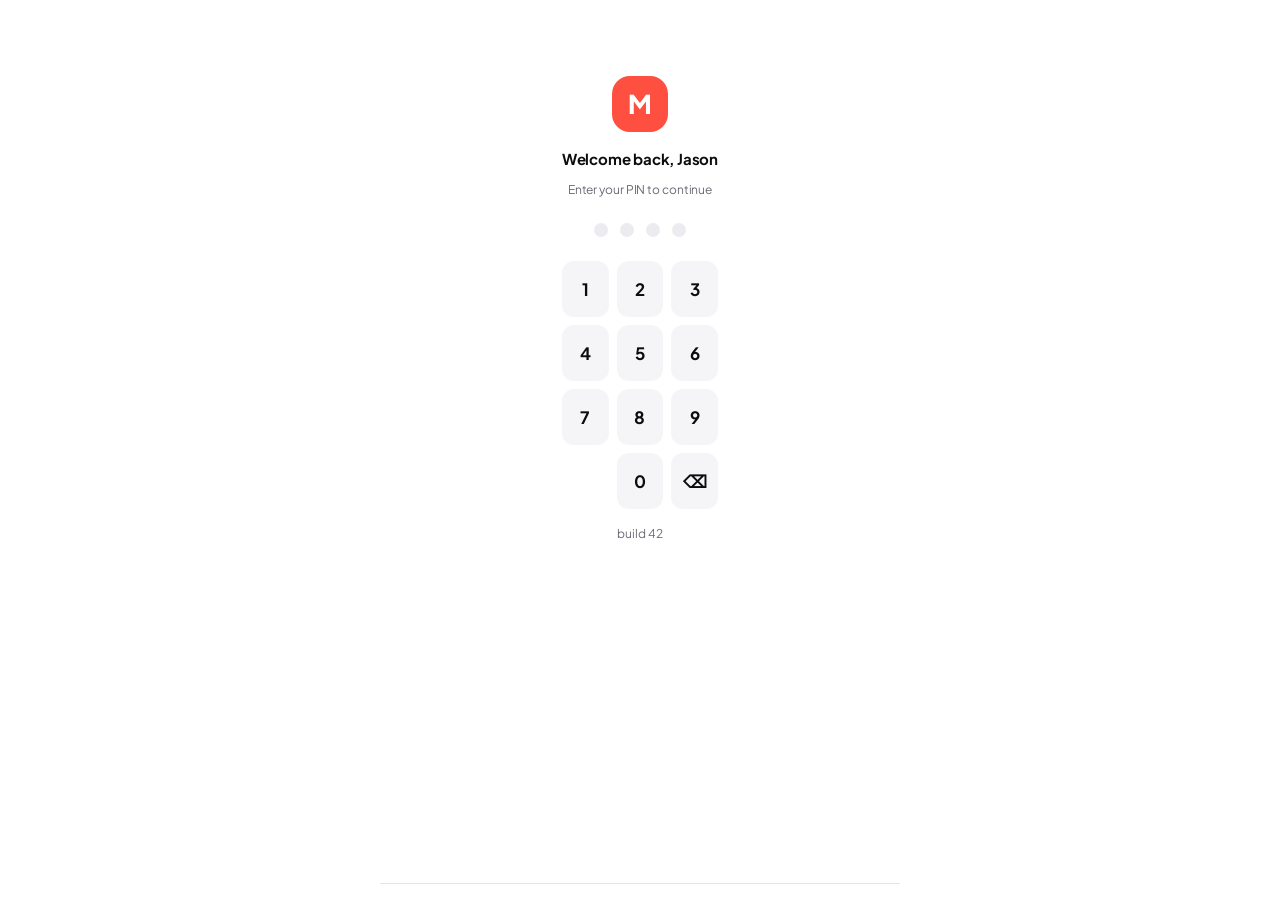
==== commit 6884ff5d: "Update stylesheet and script version in index.html" ====
--- a/index.html
+++ b/index.html
@@ -14,7 +14,7 @@
 <link rel="stylesheet" href="https://fonts.googleapis.com/css2?family=Plus+Jakarta+Sans:wght@400;500;600;700;800&display=swap">
 <link rel="manifest" href="https://jasonarm92.github.io/manifest.webmanifest">
 <link rel="apple-touch-icon" href="https://jasonarm92.github.io/icon-192.png">
-<link rel="stylesheet" href="https://jasonarm92.github.io/styles.css?v=41">
+<link rel="stylesheet" href="https://jasonarm92.github.io/styles.css?v=42">
 </head>
 <body>
 <div id="app">
@@ -23,5 +23,5 @@
   <div id="sheets" class="sheets"></div>
   <div id="toasts" class="toasts" aria-live="assertive"></div>
 </div>
-<script type="module" src="https://jasonarm92.github.io/boot.js?v=41"></script>
+<script type="module" src="https://jasonarm92.github.io/boot.js?v=42"></script>
 </body></html>
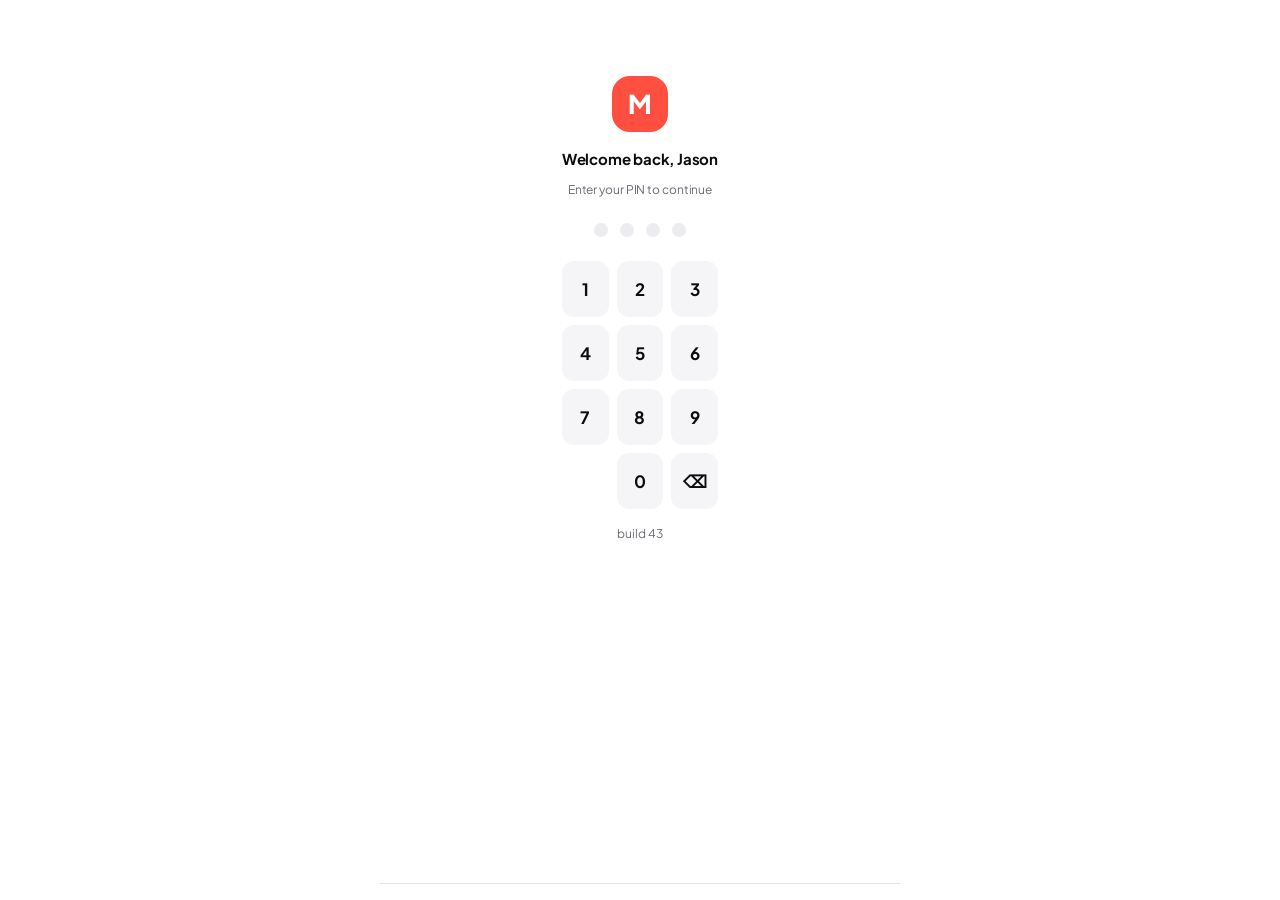
==== commit 87d62252: "Update stylesheet and script version in index.html" ====
--- a/index.html
+++ b/index.html
@@ -14,7 +14,7 @@
 <link rel="stylesheet" href="https://fonts.googleapis.com/css2?family=Plus+Jakarta+Sans:wght@400;500;600;700;800&display=swap">
 <link rel="manifest" href="https://jasonarm92.github.io/manifest.webmanifest">
 <link rel="apple-touch-icon" href="https://jasonarm92.github.io/icon-192.png">
-<link rel="stylesheet" href="https://jasonarm92.github.io/styles.css?v=42">
+<link rel="stylesheet" href="https://jasonarm92.github.io/styles.css?v=43">
 </head>
 <body>
 <div id="app">
@@ -23,5 +23,5 @@
   <div id="sheets" class="sheets"></div>
   <div id="toasts" class="toasts" aria-live="assertive"></div>
 </div>
-<script type="module" src="https://jasonarm92.github.io/boot.js?v=42"></script>
+<script type="module" src="https://jasonarm92.github.io/boot.js?v=43"></script>
 </body></html>
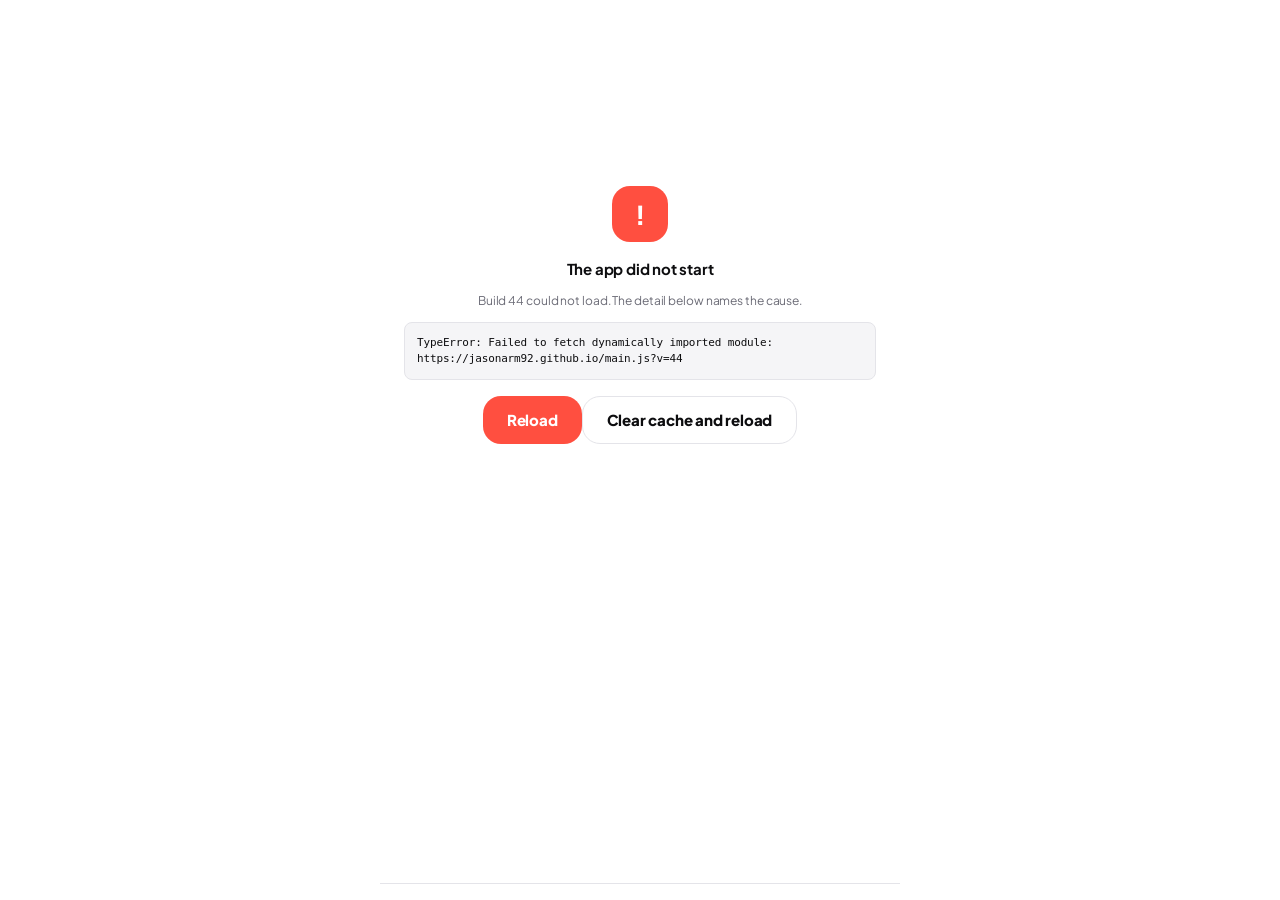
==== commit 2564b3fc: "Update stylesheet and script version in index.html" ====
--- a/index.html
+++ b/index.html
@@ -14,7 +14,7 @@
 <link rel="stylesheet" href="https://fonts.googleapis.com/css2?family=Plus+Jakarta+Sans:wght@400;500;600;700;800&display=swap">
 <link rel="manifest" href="https://jasonarm92.github.io/manifest.webmanifest">
 <link rel="apple-touch-icon" href="https://jasonarm92.github.io/icon-192.png">
-<link rel="stylesheet" href="https://jasonarm92.github.io/styles.css?v=43">
+<link rel="stylesheet" href="https://jasonarm92.github.io/styles.css?v=44">
 </head>
 <body>
 <div id="app">
@@ -23,5 +23,5 @@
   <div id="sheets" class="sheets"></div>
   <div id="toasts" class="toasts" aria-live="assertive"></div>
 </div>
-<script type="module" src="https://jasonarm92.github.io/boot.js?v=43"></script>
+<script type="module" src="https://jasonarm92.github.io/boot.js?v=44"></script>
 </body></html>
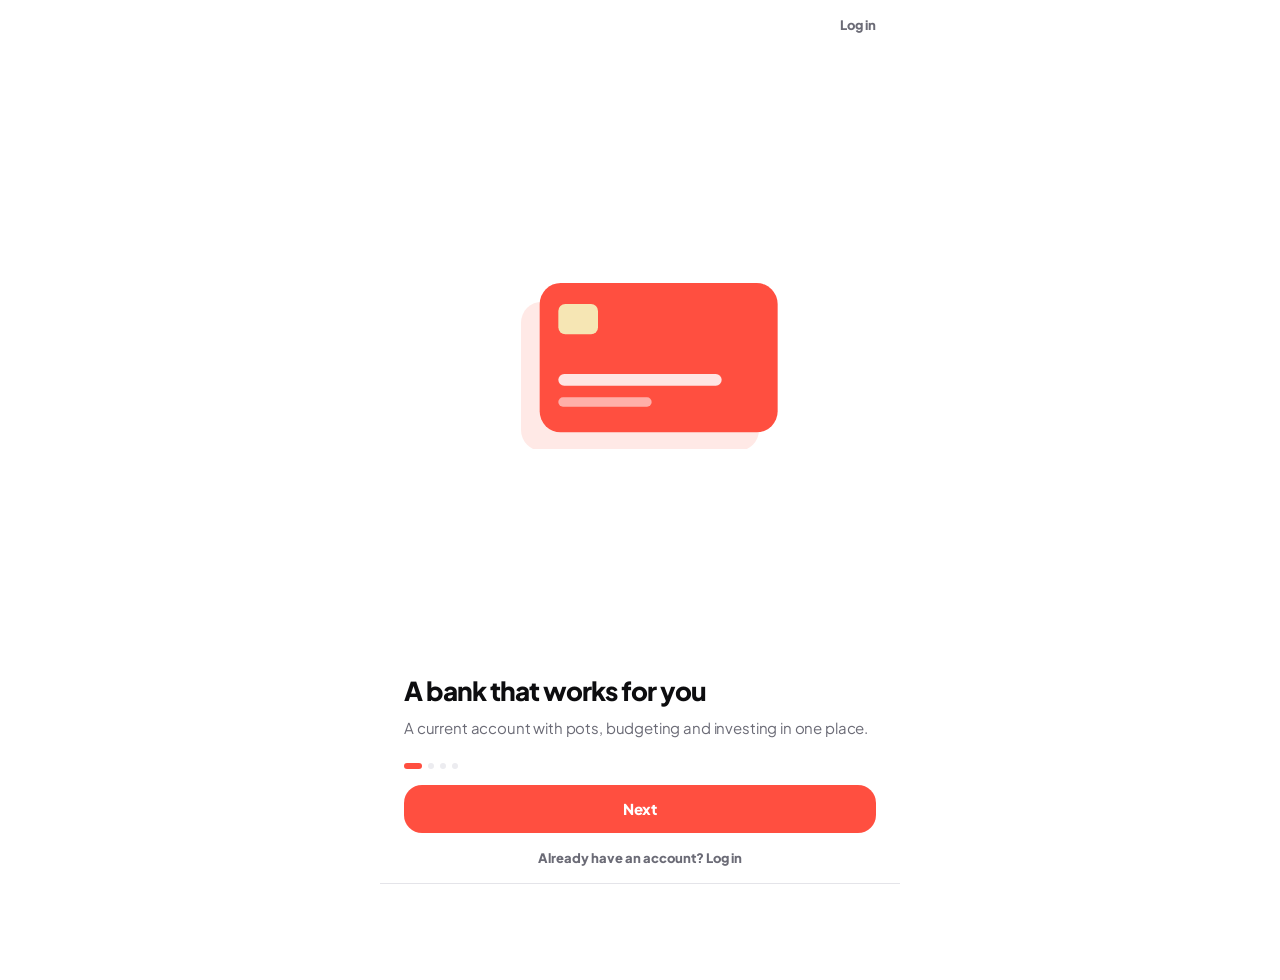
==== commit 72f6124c: "Refactor index.html for improved structure and links Updated meta tags and links for better app inte" ====
--- a/index.html
+++ b/index.html
@@ -1,27 +1,26 @@
-<!DOCTYPE html>
+<!doctype html>
 <html lang="en-GB" data-theme="light">
 <head>
 <meta charset="utf-8">
-<meta name="viewport" content="width=device-width,initial-scale=1,viewport-fit=cover,maximum-scale=1">
-<meta name="color-scheme" content="light dark">
+<meta name="viewport" content="width=device-width,initial-scale=1,viewport-fit=cover">
 <meta name="theme-color" content="#ff4f40">
+<meta name="description" content="A Monzo clone. Front end only, all data stays on your device.">
+<title>Monzo</title>
+<link rel="manifest" href="manifest.json">
+<link rel="icon" href="icon-192.png">
+<link rel="apple-touch-icon" href="icon-192.png">
 <meta name="apple-mobile-web-app-capable" content="yes">
-<meta name="apple-mobile-web-app-status-bar-style" content="black-translucent">
-
-<title>Monzo</title>
-<link rel="preconnect" href="https://fonts.googleapis.com/">
-<link rel="preconnect" href="https://fonts.gstatic.com/" crossorigin>
-<link rel="stylesheet" href="https://fonts.googleapis.com/css2?family=Plus+Jakarta+Sans:wght@400;500;600;700;800&display=swap">
-<link rel="manifest" href="https://jasonarm92.github.io/manifest.webmanifest">
-<link rel="apple-touch-icon" href="https://jasonarm92.github.io/icon-192.png">
-<link rel="stylesheet" href="https://jasonarm92.github.io/styles.css?v=44">
+<meta name="apple-mobile-web-app-title" content="Monzo">
+<meta name="apple-mobile-web-app-status-bar-style" content="default">
+<link rel="preconnect" href="https://fonts.googleapis.com">
+<link rel="preconnect" href="https://fonts.gstatic.com" crossorigin>
+<link href="https://fonts.googleapis.com/css2?family=Plus+Jakarta+Sans:wght@400;600;700;800&display=swap" rel="stylesheet">
+<link rel="stylesheet" href="styles.css?v=45">
 </head>
 <body>
-<div id="app">
-  <main id="view" aria-live="polite"></main>
-  <nav id="tabbar" class="tabbar" aria-label="Primary"></nav>
-  <div id="sheets" class="sheets"></div>
-  <div id="toasts" class="toasts" aria-live="assertive"></div>
-</div>
-<script type="module" src="https://jasonarm92.github.io/boot.js?v=44"></script>
-</body></html>
+<div id="app"><main id="view"></main></div>
+<div id="toasts" class="toasts"></div>
+<div id="sheets" class="sheets"></div>
+<script src="boot.js?v=45"></script>
+</body>
+</html>
--- a/styles.css
+++ b/styles.css
@@ -0,0 +1,448 @@
+:root{
+  --font:'Plus Jakarta Sans',-apple-system,BlinkMacSystemFont,"Segoe UI",Roboto,sans-serif;
+  --s1:4px; --s2:8px; --s3:12px; --s4:16px; --s5:24px; --s6:32px;
+  --t1:11px; --t2:12px; --t3:13px; --t4:15px; --t5:17px; --t6:22px; --t7:30px;
+  --d1:8px; --d2:12px; --d3:18px; --d4:26px;
+  --z-bar:40; --z-sheet:60; --z-toast:80;
+  --coral:#ff4f40; --coral-dk:#e03a2c; --coral-lt:#ff7a6d;
+  --ink:#0d0d0f; --ink-2:#3c3c43; --ink-3:#6b6b76; --ink-4:#9b9ba4;
+  --bg:#ffffff; --bg-2:#f5f5f7; --bg-3:#ececf0;
+  --line:#e4e4e9;
+  --green:#12a150; --red:#d92d20; --amber:#b25e00; --blue:#1f6feb;
+  --tint-coral:#ffe9e6; --tint-green:#e3f8ec; --tint-amber:#fff6d6;
+  --tint-blue:#e8eefc; --tint-navy:#e8f0fe; --tint-mint:#e6f7ee;
+  --tile-bg:#ffffff;
+  --nav-h:64px; --safe-b:env(safe-area-inset-bottom,0px); --safe-t:env(safe-area-inset-top,0px);
+  --r-card:18px;
+  color-scheme:light;
+}
+html[data-theme="dark"]{
+  --ink:#f2f2f5; --ink-2:#c9c9d1; --ink-3:#9a9aa5; --ink-4:#6d6d78;
+  --bg:#0f1116; --bg-2:#1a1d24; --bg-3:#262a33;
+  --line:#2b2f38;
+  --green:#3ecf7f; --red:#ff6b5e; --amber:#f0a94a; --blue:#6ea8ff;
+  --tint-coral:#3a1d1a; --tint-green:#12301f; --tint-amber:#33280f;
+  --tint-blue:#1a2436; --tint-navy:#181f33; --tint-mint:#13291f;
+  --tile-bg:#f4f4f7;
+  color-scheme:dark;
+}
+*{box-sizing:border-box;-webkit-tap-highlight-color:transparent}
+html,body{margin:0;padding:0;height:100%}
+html{background:var(--bg)}
+body{
+  font-family:var(--font);
+  background:var(--bg);color:var(--ink);
+  font-size:var(--t4);line-height:1.45;
+  letter-spacing:-.15px;
+  overscroll-behavior-y:none;
+  -webkit-font-smoothing:antialiased;
+}
+button{font:inherit;color:inherit;background:none;border:0;padding:0;cursor:pointer}
+input,select,textarea{font:inherit;color:inherit;letter-spacing:inherit}
+#app{min-height:100%;display:flex;flex-direction:column}
+#view{flex:1;min-height:100vh;padding-bottom:calc(var(--nav-h) + var(--safe-b) + var(--s4))}
+.screen{min-height:100%;display:flex;flex-direction:column;animation:fade .18s ease}
+@keyframes fade{from{opacity:0;transform:translateY(4px)}to{opacity:1;transform:none}}
+
+.hdr{
+  position:sticky;top:0;z-index:30;display:flex;align-items:center;gap:var(--s3);
+  padding:calc(var(--safe-t) + var(--s3)) var(--s4) var(--s3);
+  background:var(--bg);
+  border-bottom:1px solid var(--line);
+}
+.hdr__title{font-size:var(--t5);font-weight:800;letter-spacing:-.4px;flex:1;min-width:0;
+  overflow:hidden;text-overflow:ellipsis;white-space:nowrap}
+.hdr__btn{width:36px;height:36px;border-radius:50%;display:grid;place-items:center;
+  background:var(--bg-2);flex:none}
+.hdr__btn:active{background:var(--bg-3)}
+.hdr__btn svg{width:18px;height:18px}
+.screen__body{padding:var(--s4);display:flex;flex-direction:column;gap:var(--s4)}
+.screen__body--flush{padding:0;gap:0}
+
+.tabbar{
+  position:fixed;left:0;right:0;bottom:0;z-index:var(--z-bar);
+  display:grid;grid-template-columns:repeat(5,1fr);
+  padding:var(--s2) var(--s1) calc(var(--s2) + var(--safe-b));
+  background:var(--bg);
+  border-top:1px solid var(--line);
+}
+.tab{display:flex;flex-direction:column;align-items:center;gap:3px;
+  padding:var(--s1) 0;color:var(--ink-3);font-size:10px;font-weight:700;
+  letter-spacing:-.1px}
+.tab svg{width:23px;height:23px}
+.tab[aria-current="page"]{color:var(--coral)}
+.tab:active{opacity:.6}
+
+.btn{display:inline-flex;align-items:center;justify-content:center;gap:var(--s2);
+  min-height:48px;padding:0 var(--s5);border-radius:var(--d3);
+  font-weight:800;font-size:var(--t4);background:var(--bg-2);letter-spacing:-.2px}
+.btn:active{transform:scale(.985)}
+.btn--primary{background:var(--coral);color:#fff}
+.btn--dark{background:var(--ink);color:var(--bg)}
+.btn--ghost{background:transparent;border:1.5px solid var(--line)}
+.btn--danger{background:var(--red);color:#fff}
+.btn--block{width:100%}
+.btn--sm{min-height:38px;padding:0 var(--s4);font-size:var(--t3);border-radius:var(--d2)}
+.btn[disabled]{opacity:.45;pointer-events:none}
+
+.card{background:var(--bg-2);border-radius:var(--r-card);padding:var(--s4)}
+.card--flat{background:transparent;border:1.5px solid var(--line)}
+.card--pad0{padding:0;overflow:hidden}
+.row{display:flex;align-items:center;gap:var(--s3);width:100%;text-align:left;
+  padding:var(--s3) 0}
+.row__main{flex:1;min-width:0}
+.row__t{font-weight:700;font-size:var(--t4);overflow:hidden;text-overflow:ellipsis;
+  white-space:nowrap;letter-spacing:-.2px}
+.row__s{font-size:var(--t3);color:var(--ink-3);overflow:hidden;text-overflow:ellipsis;
+  white-space:nowrap;letter-spacing:-.1px}
+.row__v{font-weight:800;font-variant-numeric:tabular-nums;flex:none;letter-spacing:-.3px}
+.row__chev{width:16px;height:16px;color:var(--ink-4);flex:none}
+.list{background:var(--bg);border-radius:var(--r-card);overflow:hidden}
+.list--boxed{background:var(--bg-2)}
+.list .row{padding:var(--s3) var(--s4);border-bottom:1px solid var(--line)}
+.list .row:last-child{border-bottom:0}
+.sect{margin:var(--s4) var(--s4) var(--s2);font-size:var(--t2);font-weight:800;
+  letter-spacing:.2px;color:var(--ink-3)}
+
+.avatar{width:36px;height:36px;border-radius:50%;display:grid;place-items:center;
+  background:var(--coral);color:#fff;font-weight:800;font-size:var(--t3);flex:none}
+.tile{width:42px;height:42px;border-radius:var(--d2);display:grid;place-items:center;
+  overflow:hidden;flex:none;position:relative;background:var(--bg-3)}
+.tile__img{width:100%;height:100%;object-fit:contain;padding:5px;background:var(--tile-bg)}
+.tile__ini{font-weight:800;font-size:var(--t3);letter-spacing:-.4px;color:#fff}
+
+.cico{width:30px;height:30px;border-radius:9px;display:grid;place-items:center;flex:none}
+.cico svg{width:16px;height:16px}
+
+.pos{color:var(--green)} .neg{color:var(--ink)}
+.money{font-variant-numeric:tabular-nums}
+
+.balance{font-size:38px;font-weight:800;letter-spacing:-1.8px;
+  font-variant-numeric:tabular-nums;line-height:1.1}
+.balance__lbl{font-size:var(--t3);color:var(--ink-3);font-weight:700;letter-spacing:-.1px}
+
+.cardart{
+  position:relative;border-radius:var(--r-card);overflow:hidden;
+  aspect-ratio:1.586/1;width:100%;
+  background:linear-gradient(145deg,#ff6a5b 0%,var(--coral) 42%,var(--coral-dk) 100%);
+  box-shadow:0 14px 32px -14px rgba(224,58,44,.7),0 2px 0 rgba(255,255,255,.35) inset;
+  padding:var(--s4);display:flex;flex-direction:column;justify-content:space-between;
+  color:#fff;text-align:left;user-select:none;
+}
+.cardart:active{transform:scale(.992)}
+.cardart::after{
+  content:"";position:absolute;inset:0;
+  background:radial-gradient(120% 80% at 85% 0%,rgba(255,255,255,.35),transparent 60%);
+  pointer-events:none;
+}
+.cardart__top{display:flex;align-items:flex-start;justify-content:space-between}
+.cardart__chip{
+  width:34px;height:26px;border-radius:6px;
+  background:linear-gradient(150deg,#f6e6b4,#d8b96a 45%,#a98a3e);
+  box-shadow:inset 0 0 0 1px rgba(0,0,0,.15);
+  position:relative;
+}
+.cardart__chip::before,.cardart__chip::after{
+  content:"";position:absolute;left:6px;right:6px;height:1px;background:rgba(0,0,0,.28);
+}
+.cardart__chip::before{top:9px} .cardart__chip::after{top:15px}
+.cardart__brand{font-weight:800;font-size:var(--t5);letter-spacing:-.5px;
+  text-shadow:0 1px 0 rgba(0,0,0,.18)}
+.cardart__num{
+  font-size:var(--t5);font-weight:800;letter-spacing:2.5px;
+  font-variant-numeric:tabular-nums;
+  text-shadow:0 1px 1px rgba(0,0,0,.28),0 -1px 0 rgba(255,255,255,.35);
+}
+.cardart__row{display:flex;align-items:flex-end;justify-content:space-between;
+  font-size:var(--t2);font-weight:800;letter-spacing:1px;
+  text-shadow:0 1px 0 rgba(0,0,0,.2)}
+.cardart__dots{display:flex}
+.cardart__dots i{width:17px;height:17px;border-radius:50%;background:#fff;opacity:.9;
+  display:block;margin-left:-7px}
+
+.lts__l{font-size:var(--t3);color:var(--ink-3);font-weight:700}
+.lts__v{font-size:var(--t6);font-weight:800;letter-spacing:-.8px;
+  font-variant-numeric:tabular-nums}
+.bar{height:8px;border-radius:4px;background:var(--bg-3);overflow:hidden;margin-top:10px}
+.bar__f{height:100%;background:var(--coral);border-radius:4px;
+  transition:width .45s cubic-bezier(.2,.9,.25,1)}
+.bar__f--over{background:var(--red)}
+
+.carousel{display:flex;gap:var(--s3);overflow-x:auto;padding:0 var(--s4) var(--s2);
+  scroll-snap-type:x mandatory;scrollbar-width:none}
+.carousel::-webkit-scrollbar{display:none}
+.pcard{scroll-snap-align:start;flex:none;width:132px;border-radius:var(--r-card);
+  padding:var(--s3);background:var(--bg-2);display:flex;flex-direction:column;
+  gap:var(--s2);min-height:118px;text-align:left}
+.pcard:active{background:var(--bg-3)}
+.pcard__ico{width:32px;height:32px;border-radius:var(--d1);display:grid;place-items:center;
+  font-size:var(--t5)}
+.pcard__n{font-weight:700;font-size:var(--t3);line-height:1.25;letter-spacing:-.2px}
+.pcard__v{font-size:var(--t4);font-weight:800;font-variant-numeric:tabular-nums;
+  margin-top:auto;letter-spacing:-.4px}
+.pcard--new{align-items:center;justify-content:center;border:1.5px dashed var(--line);
+  background:transparent;text-align:center;color:var(--ink-3);font-weight:700;font-size:var(--t3)}
+.pbar{height:5px;border-radius:3px;background:var(--bg-3);overflow:hidden}
+.pbar__f{height:100%;background:var(--coral);border-radius:3px}
+
+.act{display:flex;align-items:center;gap:var(--s3);padding:var(--s3) var(--s4);width:100%;text-align:left}
+.act:active{background:var(--bg-2)}
+.act__main{flex:1;min-width:0}
+.act__t{font-weight:700;overflow:hidden;text-overflow:ellipsis;white-space:nowrap;
+  letter-spacing:-.2px}
+.act__s{font-size:var(--t2);color:var(--ink-3);overflow:hidden;text-overflow:ellipsis;
+  white-space:nowrap}
+.act__v{font-weight:800;font-variant-numeric:tabular-nums;flex:none;letter-spacing:-.3px}
+.daysep{padding:var(--s3) var(--s4) var(--s1);font-size:var(--t2);font-weight:800;
+  color:var(--ink-3);background:var(--bg-2)}
+
+.sheets{position:fixed;inset:0;z-index:var(--z-sheet);pointer-events:none}
+.sheet{position:absolute;inset:0;pointer-events:auto;display:flex;flex-direction:column;
+  justify-content:flex-end}
+.sheet__scrim{position:absolute;inset:0;background:rgba(0,0,0,.42);
+  animation:fade .2s ease}
+.sheet__panel{
+  position:relative;background:var(--bg);border-radius:var(--d4) var(--d4) 0 0;
+  max-height:88vh;display:flex;flex-direction:column;
+  padding-bottom:calc(var(--s5) + var(--safe-b));
+  animation:up .26s cubic-bezier(.2,.9,.25,1);
+}
+@keyframes up{from{transform:translateY(100%)}to{transform:none}}
+.sheet__grab{width:38px;height:4px;border-radius:2px;background:var(--bg-3);
+  margin:var(--s2) auto var(--s1)}
+.sheet__hdr{display:flex;align-items:center;gap:var(--s3);padding:var(--s2) var(--s4) var(--s3)}
+.sheet__title{font-size:var(--t5);font-weight:800;flex:1;letter-spacing:-.4px}
+.sheet__x{width:32px;height:32px;border-radius:50%;background:var(--bg-2);
+  display:grid;place-items:center;flex:none}
+.sheet__body{padding:0 var(--s4) var(--s4);overflow-y:auto;display:flex;
+  flex-direction:column;gap:var(--s4)}
+.sheet__foot{padding:var(--s3) var(--s4) 0;display:flex;flex-direction:column;gap:var(--s2)}
+
+.field{display:flex;flex-direction:column;gap:6px}
+.field__l{font-size:var(--t2);font-weight:800;color:var(--ink-3);letter-spacing:.2px}
+.input{width:100%;min-height:48px;padding:0 var(--s4);border-radius:var(--d2);
+  border:1.5px solid var(--line);background:var(--bg);color:var(--ink)}
+.input:focus{outline:none;border-color:var(--coral)}
+textarea.input{padding:var(--s3) var(--s4);min-height:88px;resize:vertical}
+.seg{display:flex;background:var(--bg-2);border-radius:var(--d2);padding:3px;gap:3px}
+.seg__b{flex:1;min-height:40px;border-radius:var(--d1);font-weight:800;font-size:var(--t3)}
+.seg__b[aria-pressed="true"]{background:var(--bg);box-shadow:0 1px 3px rgba(0,0,0,.12)}
+.switch{width:50px;height:30px;border-radius:15px;background:var(--bg-3);
+  position:relative;flex:none;transition:background .18s}
+.switch::after{content:"";position:absolute;top:3px;left:3px;width:24px;height:24px;
+  border-radius:50%;background:#fff;box-shadow:0 1px 3px rgba(0,0,0,.3);
+  transition:transform .18s}
+.switch[aria-checked="true"]{background:var(--green)}
+.switch[aria-checked="true"]::after{transform:translateX(20px)}
+
+.toasts{position:fixed;left:var(--s4);right:var(--s4);bottom:calc(var(--nav-h) + var(--safe-b) + var(--s4));
+  z-index:var(--z-toast);display:flex;flex-direction:column;gap:var(--s2);pointer-events:none}
+.toast{background:var(--ink);color:var(--bg);padding:var(--s3) var(--s4);border-radius:var(--d2);
+  font-size:var(--t3);font-weight:700;box-shadow:0 8px 24px -8px rgba(0,0,0,.5);
+  display:flex;align-items:center;gap:var(--s3);animation:up .22s ease;pointer-events:auto}
+.toast__act{margin-left:auto;color:var(--coral-lt);font-weight:800;flex:none}
+
+.empty{padding:var(--s6) var(--s4);text-align:center;color:var(--ink-3)}
+.empty__t{font-weight:800;color:var(--ink);margin-bottom:var(--s1)}
+.pill{display:inline-flex;align-items:center;gap:5px;padding:4px 10px;border-radius:999px;
+  font-size:var(--t1);font-weight:800;background:var(--bg-3);letter-spacing:.2px}
+.pill--coral{background:var(--tint-coral);color:var(--coral-dk)}
+.pill--green{background:var(--tint-green);color:var(--green)}
+.hint{font-size:var(--t2);color:var(--ink-3);letter-spacing:-.1px}
+.divider{height:1px;background:var(--line);margin:var(--s2) 0}
+.center{display:grid;place-items:center;min-height:70vh;padding:var(--s5);text-align:center}
+.logo{width:56px;height:56px;border-radius:var(--d3);background:var(--coral);
+  color:#fff;display:grid;place-items:center;font-weight:800;font-size:26px;margin:0 auto var(--s4)}
+.pin{display:flex;gap:var(--s3);justify-content:center;margin:var(--s5) 0}
+.pin__d{width:14px;height:14px;border-radius:50%;background:var(--bg-3)}
+.pin__d--on{background:var(--ink)}
+.pin--bad{animation:shake .3s ease}
+@keyframes shake{
+  0%,100%{transform:translateX(0)}
+  20%{transform:translateX(-8px)}
+  40%{transform:translateX(7px)}
+  60%{transform:translateX(-5px)}
+  80%{transform:translateX(3px)}
+}
+.keypad{display:grid;grid-template-columns:repeat(3,1fr);gap:var(--s2)}
+.key{min-height:56px;border-radius:var(--d2);background:var(--bg-2);font-size:var(--t5);
+  font-weight:700;display:flex;flex-direction:column;align-items:center;justify-content:center;
+  line-height:1.05}
+.key:active{background:var(--bg-3)}
+.key__l{font-size:9px;font-weight:800;letter-spacing:1.4px;color:var(--ink-3);margin-top:2px}
+.key--blank{background:transparent}
+
+.faceid{display:flex;align-items:center;justify-content:center;gap:var(--s2);
+  width:100%;min-height:48px;border-radius:var(--d3);background:var(--bg-2);
+  font-weight:800;font-size:var(--t3);margin-bottom:var(--s3)}
+.faceid svg{width:20px;height:20px}
+.faceid:active{background:var(--bg-3)}
+.faceid[disabled]{opacity:.5;pointer-events:none}
+
+/* onboarding */
+.ob{min-height:100vh;display:flex;flex-direction:column;padding:calc(var(--safe-t) + var(--s4)) var(--s5) calc(var(--safe-b) + var(--s5))}
+.ob__top{display:flex;justify-content:flex-end}
+.ob__skip{font-size:var(--t3);font-weight:800;color:var(--ink-3)}
+.ob__art{flex:1;display:grid;place-items:center;min-height:220px}
+.ob__art svg{width:78%;max-width:280px;height:auto}
+.ob__body{padding-bottom:var(--s5)}
+.ob__title{font-size:26px;font-weight:800;letter-spacing:-1px;line-height:1.15;margin:0 0 var(--s3)}
+.ob__text{font-size:var(--t4);color:var(--ink-3);margin:0}
+.ob__dots{display:flex;gap:6px;margin-bottom:var(--s4)}
+.ob__dot{width:6px;height:6px;border-radius:50%;background:var(--bg-3)}
+.ob__dot--on{background:var(--coral);width:18px;border-radius:3px}
+.ob__foot{display:flex;flex-direction:column;gap:var(--s2)}
+.ob__link{text-align:center;font-size:var(--t3);font-weight:800;color:var(--ink-3);padding:var(--s2)}
+
+/* form screens */
+.form{min-height:100vh;display:flex;flex-direction:column;padding:calc(var(--safe-t) + var(--s4)) var(--s5) calc(var(--safe-b) + var(--s5))}
+.form__body{flex:1}
+.form__title{font-size:24px;font-weight:800;letter-spacing:-.9px;line-height:1.2;margin:var(--s4) 0 var(--s2)}
+.form__sub{font-size:var(--t3);color:var(--ink-3);margin:0 0 var(--s5)}
+.form__foot{display:flex;flex-direction:column;gap:var(--s2);padding-top:var(--s4)}
+.mail{width:72px;height:72px;border-radius:20px;background:var(--tint-coral);
+  display:grid;place-items:center;margin:var(--s5) auto var(--s4);color:var(--coral-dk)}
+.mail svg{width:34px;height:34px}
+.colourrow{display:flex;gap:var(--s3);flex-wrap:wrap}
+.coloursw{width:44px;height:44px;border-radius:50%;border:3px solid transparent}
+.coloursw[aria-pressed="true"]{border-color:var(--ink)}
+
+.errbox{font-family:ui-monospace,SFMono-Regular,Menlo,monospace;font-size:11px;
+  white-space:pre-wrap;word-break:break-word;text-align:left;background:var(--bg-2);
+  padding:var(--s3);border-radius:var(--d1);max-height:220px;overflow:auto;width:100%;
+  border:1px solid var(--line);margin:12px 0 0}
+
+.acctsw{display:flex;gap:var(--s2);padding:0 var(--s4);overflow-x:auto;scrollbar-width:none}
+.acctsw::-webkit-scrollbar{display:none}
+.acctsw__b{flex:none;display:flex;flex-direction:column;gap:2px;align-items:flex-start;
+  padding:var(--s2) var(--s3);border-radius:var(--d2);background:var(--bg-2);
+  border:1.5px solid transparent;text-align:left}
+.acctsw__b[aria-pressed="true"]{border-color:var(--coral);background:var(--bg)}
+.acctsw__n{font-size:var(--t1);font-weight:800;letter-spacing:.2px;color:var(--ink-3)}
+.acctsw__b[aria-pressed="true"] .acctsw__n{color:var(--coral)}
+.acctsw__v{font-size:var(--t3);font-weight:800;font-variant-numeric:tabular-nums}
+
+.tgt{flex:none;display:inline-flex;align-items:center;gap:4px;padding:3px 8px;
+  border-radius:999px;background:var(--bg-3);font-size:var(--t1);font-weight:800;
+  color:var(--ink-3)}
+.tgt--on{background:var(--tint-coral);color:var(--coral-dk)}
+.catrow{display:flex;align-items:center;gap:var(--s3);padding:var(--s3) var(--s4);
+  border-bottom:1px solid var(--line)}
+.catrow:last-child{border-bottom:0}
+.catrow__main{flex:1;min-width:0;text-align:left;display:flex;align-items:center;gap:var(--s3)}
+.catrow__amt{flex:none;text-align:right;display:flex;flex-direction:column;
+  align-items:flex-end;gap:4px}
+.catrow__v{font-weight:800;font-variant-numeric:tabular-nums;letter-spacing:-.3px}
+.catrow__chev{width:16px;height:16px;color:var(--ink-4);flex:none}
+.budgetleft{font-size:var(--t3);font-weight:800;color:var(--green)}
+.budgetover{color:var(--red)}
+
+.led{display:flex;align-items:center;gap:var(--s3);padding:var(--s3) var(--s4);
+  border-bottom:1px solid var(--line)}
+.led:last-child{border-bottom:0}
+.led__d{width:64px;flex:none;font-size:var(--t1);color:var(--ink-3);font-weight:800;
+  font-variant-numeric:tabular-nums}
+.led__main{flex:1;min-width:0}
+.led__t{font-weight:700;font-size:var(--t3)}
+.led__s{font-size:var(--t2);color:var(--ink-3);overflow:hidden;text-overflow:ellipsis;
+  white-space:nowrap}
+.led__v{font-weight:800;font-variant-numeric:tabular-nums;flex:none;font-size:var(--t3)}
+.led__v--out{color:var(--ink-3)}
+.led__v--in{color:var(--green)}
+.years{display:flex;gap:var(--s2);overflow-x:auto;padding:0 var(--s4) var(--s2);
+  scrollbar-width:none}
+.years::-webkit-scrollbar{display:none}
+.year{flex:none;padding:6px 12px;border-radius:999px;background:var(--bg-2);
+  font-size:var(--t2);font-weight:800;font-variant-numeric:tabular-nums}
+.year[aria-pressed="true"]{background:var(--coral);color:#fff}
+
+.riskmeter{display:flex;gap:3px;margin-top:8px}
+.riskmeter i{flex:1;height:5px;border-radius:3px;background:var(--bg-3)}
+.riskmeter i.on{background:var(--coral)}
+
+.person{display:flex;align-items:center;gap:var(--s3);width:100%;text-align:left;
+  padding:var(--s3) var(--s4);border-bottom:1px solid var(--line);background:none}
+.person:last-child{border-bottom:0}
+.person[aria-pressed="true"]{background:var(--bg-3)}
+.person__tick{width:22px;height:22px;border-radius:50%;border:2px solid var(--line);
+  display:grid;place-items:center;flex:none;font-size:12px;color:#fff}
+.person[aria-pressed="true"] .person__tick{background:var(--coral);border-color:var(--coral)}
+.person__amt{font-weight:800;font-variant-numeric:tabular-nums;flex:none;font-size:var(--t3)}
+.fav{width:30px;height:30px;border-radius:50%;display:grid;place-items:center;
+  background:var(--bg-2);flex:none;font-size:13px;color:var(--ink-3)}
+.fav[aria-pressed="true"]{background:var(--tint-amber);color:var(--amber)}
+
+.receipt{background:var(--bg);border-radius:var(--r-card);padding:var(--s5);
+  display:flex;flex-direction:column;align-items:center;text-align:center;gap:var(--s2);
+  border:1px solid var(--line)}
+.receipt__amt{font-size:34px;font-weight:800;letter-spacing:-1.4px;
+  font-variant-numeric:tabular-nums}
+.receipt__tick{width:56px;height:56px;border-radius:50%;background:var(--tint-green);color:var(--green);
+  display:grid;place-items:center;font-size:26px;margin-bottom:var(--s2)}
+.receipt__meta{width:100%;border-top:1px dashed var(--line);margin-top:var(--s3);
+  padding-top:var(--s3);display:flex;flex-direction:column;gap:6px}
+.receipt__line{display:flex;justify-content:space-between;gap:var(--s3);font-size:var(--t3)}
+.receipt__line span:first-child{color:var(--ink-3)}
+.receipt__line span:last-child{font-weight:700;text-align:right}
+
+.editorrow{display:flex;align-items:center;gap:var(--s3);padding:var(--s3) var(--s4);
+  border-bottom:1px solid var(--line)}
+.editorrow:last-child{border-bottom:0}
+.editorrow__grip{color:var(--ink-4);font-weight:800;width:16px;flex:none;text-align:center}
+
+/* borrowing */
+.slider{-webkit-appearance:none;appearance:none;width:100%;height:6px;border-radius:3px;
+  background:var(--bg-3);outline:none;margin:14px 0}
+.slider::-webkit-slider-thumb{-webkit-appearance:none;width:26px;height:26px;border-radius:50%;
+  background:var(--coral);border:3px solid var(--bg);box-shadow:0 2px 6px rgba(0,0,0,.25);cursor:pointer}
+.slider::-moz-range-thumb{width:26px;height:26px;border-radius:50%;background:var(--coral);
+  border:3px solid var(--bg);box-shadow:0 2px 6px rgba(0,0,0,.25);cursor:pointer}
+.quote{display:flex;flex-direction:column;gap:2px;padding:var(--s3);border-radius:var(--d2);
+  background:var(--bg-2)}
+.quote__v{font-size:var(--t6);font-weight:800;letter-spacing:-.8px;
+  font-variant-numeric:tabular-nums}
+.plan{display:flex;align-items:center;gap:var(--s3);padding:var(--s3) var(--s4);
+  border-bottom:1px solid var(--line)}
+.plan:last-child{border-bottom:0}
+.plan__main{flex:1;min-width:0}
+
+.grouphdr{display:flex;align-items:center;gap:var(--s3);padding:var(--s3) var(--s4) var(--s2);
+  font-size:var(--t2);font-weight:800;letter-spacing:.3px;text-transform:uppercase;
+  color:var(--ink-3)}
+
+/* dark-mode repairs for inline light tints */
+html[data-theme="dark"] .pcard__ico{background:var(--bg-3)!important}
+html[data-theme="dark"] .tile__img{background:var(--tile-bg)}
+html[data-theme="dark"] .toast{box-shadow:0 8px 24px -8px rgba(0,0,0,.8)}
+html[data-theme="dark"] .sheet__panel{box-shadow:0 -8px 32px -8px rgba(0,0,0,.7)}
+html[data-theme="dark"] .cardart{box-shadow:0 14px 32px -14px rgba(0,0,0,.8),0 2px 0 rgba(255,255,255,.2) inset}
+
+/* test results */
+.tres{display:flex;align-items:flex-start;gap:var(--s3);padding:var(--s3) var(--s4);
+  border-bottom:1px solid var(--line);font-size:var(--t3)}
+.tres:last-child{border-bottom:0}
+.tres__mark{width:20px;height:20px;border-radius:50%;display:grid;place-items:center;
+  flex:none;font-size:11px;font-weight:800;color:#fff;margin-top:1px}
+.tres--pass .tres__mark{background:var(--green)}
+.tres--fail .tres__mark{background:var(--red)}
+.tres__name{flex:1;min-width:0;font-weight:700}
+.tres__detail{color:var(--ink-3);font-family:ui-monospace,SFMono-Regular,Menlo,monospace;
+  font-size:10px;word-break:break-word;margin-top:2px;white-space:pre-wrap}
+
+html[data-motion="reduced"] *,
+html[data-motion="reduced"] *::before,
+html[data-motion="reduced"] *::after{
+  animation-duration:.01ms!important;
+  animation-iteration-count:1!important;
+  transition-duration:.01ms!important;
+}
+
+@media (prefers-reduced-motion:reduce){
+  *{animation-duration:.01ms!important;transition-duration:.01ms!important}
+}
+
+@media (min-width:520px){
+  #view{max-width:520px;margin:0 auto;width:100%}
+  .tabbar{max-width:520px;margin:0 auto}
+  .sheets .sheet__panel{max-width:520px;margin:0 auto;width:100%}
+}
